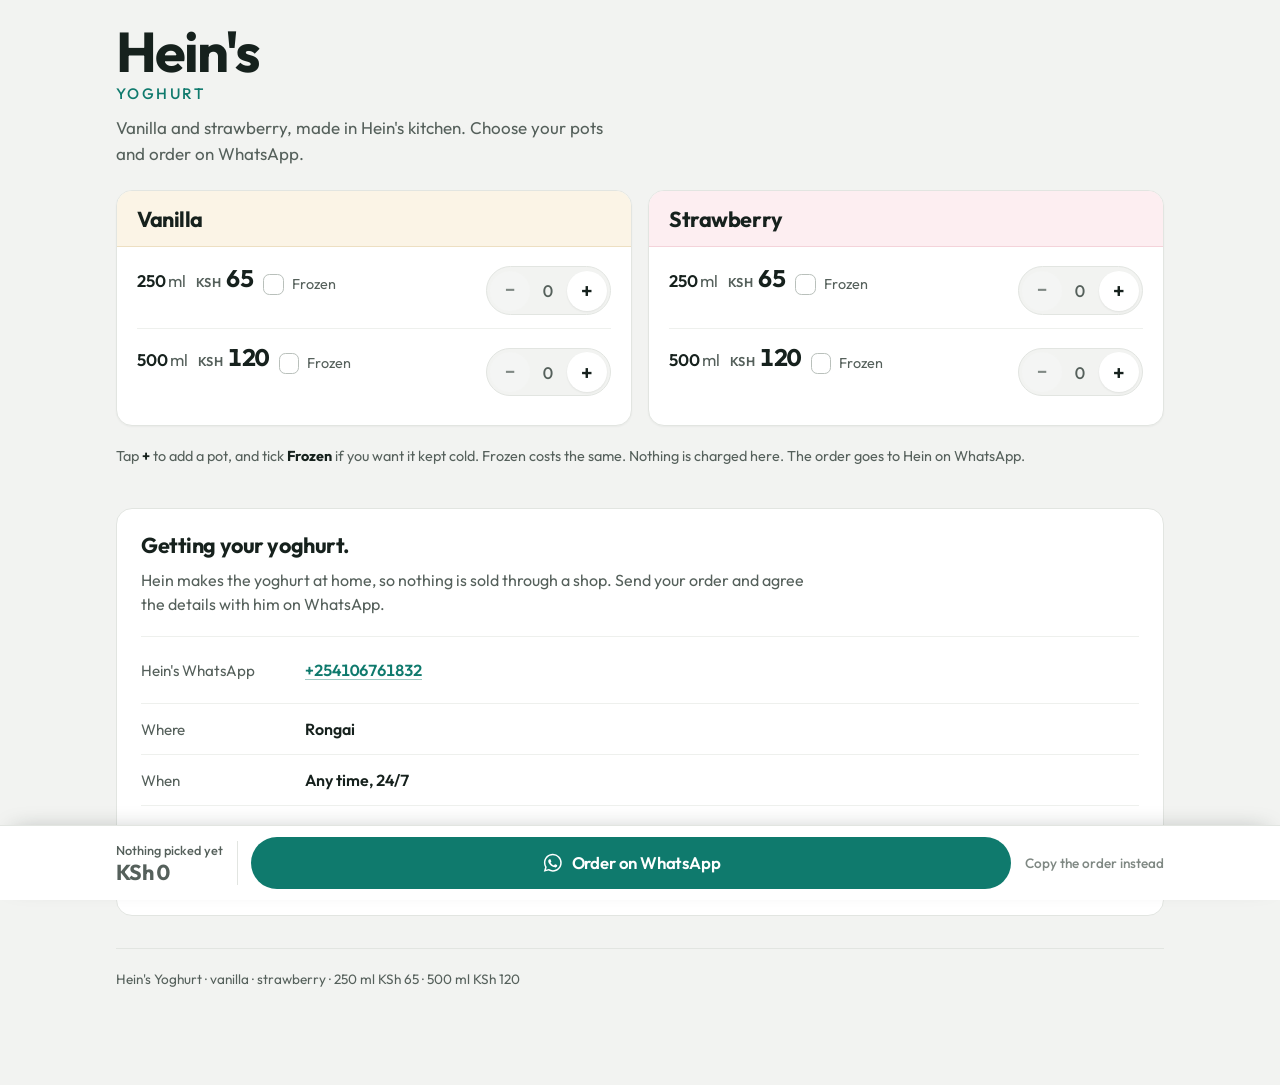
==== index.html @ 4434eef2 "Modified app to include the 65ksh update" ====
<!doctype html>
<html lang="en" class="no-js" data-whatsapp="254106761832" data-area="Rongai" data-days="Any time, 24/7">
<!--
  HEIN YOGHURT - one folder, no build step.

  THINGS TO FILL IN (all of them live here, nowhere else):
    1. data-whatsapp  -> Hein's number, digits only with country code. e.g. 254700000000
    2. data-area      -> where he delivers or where to collect. e.g. Eastlands
    3. data-days      -> when orders can be collected. e.g. Saturday mornings
  The prices are in the two <b> tags in the cards below, where you can see them.
-->
<head>
<meta charset="utf-8">
<meta name="viewport" content="width=device-width, initial-scale=1">
<title>Hein's Yoghurt - vanilla and strawberry</title>
<meta name="description" content="Vanilla and strawberry yoghurt made in Hein's kitchen. 250 ml for KSh 60, 500 ml for KSh 120. Choose your pots and order on WhatsApp.">
<meta name="theme-color" content="#ffffff">
<meta name="color-scheme" content="light">

<!-- the link preview WhatsApp shows when someone shares this page -->
<meta property="og:type" content="website">
<meta property="og:site_name" content="Hein's Yoghurt">
<meta property="og:locale" content="en_KE">
<meta property="og:title" content="Hein's Yoghurt, vanilla and strawberry">
<meta property="og:description" content="250 ml for KSh 60. 500 ml for KSh 120. Choose your pots and order on WhatsApp.">
<!-- og:image needs a full address. Put the address this page is served from in front of the path. -->
<meta property="og:image" content="assets/og.png">
<meta name="twitter:card" content="summary_large_image">

<link rel="icon" href="data:image/svg+xml,%3Csvg xmlns='http://www.w3.org/2000/svg' viewBox='0 0 64 64'%3E%3Crect width='64' height='64' rx='14' fill='%23128c7e'/%3E%3Cpath d='M20 22h24M20 32h24M20 42h13' stroke='%23fff' stroke-width='5' stroke-linecap='round'/%3E%3C/svg%3E">
<link rel="preload" href="assets/outfit-var-latin.woff2" as="font" type="font/woff2" crossorigin>
<link rel="stylesheet" href="assets/styles.css">
</head>
<body>
<a class="skip" href="#flavours">Skip to the pots and prices</a>

<div class="wrap">

  <header class="top">
    <h1 class="logo">Hein's
      <span class="logo__sub">yoghurt</span></h1>
    <p class="tagline">Vanilla and strawberry, made in Hein's kitchen. Choose your pots and order on WhatsApp.</p>
  </header>

  <main>

    <section class="shelves" id="flavours" aria-label="Pots and prices">
      <h2 class="sr-only">Choose your pots</h2>

      <article class="flavour flavour--vanilla" data-flavour="vanilla">
        <header class="flavour__head">
          <h3 class="flavour__name">Vanilla</h3>
        </header>

        <div class="pots">
          <div class="pot" data-size="250">
            <div class="pot__id">
              <span class="pot__size">250 <span class="pot__unit">ml</span></span>
              <span class="pot__price"><b>KSh</b> 65</span>
              <label class="frozen">
                <input type="checkbox" data-frozen aria-label="Frozen: vanilla 250 millilitres">
                <span class="frozen__box" aria-hidden="true"></span>
                <span class="frozen__text">Frozen</span>
              </label>
            </div>
            <div class="stepper" role="group" aria-label="Vanilla, 250 millilitres, KSh 65">
              <button type="button" class="step" data-step="-1" aria-label="One fewer vanilla 250 millilitre pot">&minus;</button>
              <output class="step__n" data-qty aria-live="off">0</output>
              <button type="button" class="step" data-step="1" aria-label="One more vanilla 250 millilitre pot">+</button>
            </div>
          </div>

          <div class="pot" data-size="500">
            <div class="pot__id">
              <span class="pot__size">500 <span class="pot__unit">ml</span></span>
              <span class="pot__price"><b>KSh</b> 120</span>
              <label class="frozen">
                <input type="checkbox" data-frozen aria-label="Frozen: vanilla 500 millilitres">
                <span class="frozen__box" aria-hidden="true"></span>
                <span class="frozen__text">Frozen</span>
              </label>
            </div>
            <div class="stepper" role="group" aria-label="Vanilla, 500 millilitres, KSh 120">
              <button type="button" class="step" data-step="-1" aria-label="One fewer vanilla 500 millilitre pot">&minus;</button>
              <output class="step__n" data-qty aria-live="off">0</output>
              <button type="button" class="step" data-step="1" aria-label="One more vanilla 500 millilitre pot">+</button>
            </div>
          </div>
        </div>
      </article>

      <article class="flavour flavour--strawberry" data-flavour="strawberry">
        <header class="flavour__head">
          <h3 class="flavour__name">Strawberry</h3>
        </header>

        <div class="pots">
          <div class="pot" data-size="250">
            <div class="pot__id">
              <span class="pot__size">250 <span class="pot__unit">ml</span></span>
              <span class="pot__price"><b>KSh</b> 65</span>
              <label class="frozen">
                <input type="checkbox" data-frozen aria-label="Frozen: strawberry 250 millilitres">
                <span class="frozen__box" aria-hidden="true"></span>
                <span class="frozen__text">Frozen</span>
              </label>
            </div>
            <div class="stepper" role="group" aria-label="Strawberry, 250 millilitres, KSh 65">
              <button type="button" class="step" data-step="-1" aria-label="One fewer strawberry 250 millilitre pot">&minus;</button>
              <output class="step__n" data-qty aria-live="off">0</output>
              <button type="button" class="step" data-step="1" aria-label="One more strawberry 250 millilitre pot">+</button>
            </div>
          </div>

          <div class="pot" data-size="500">
            <div class="pot__id">
              <span class="pot__size">500 <span class="pot__unit">ml</span></span>
              <span class="pot__price"><b>KSh</b> 120</span>
              <label class="frozen">
                <input type="checkbox" data-frozen aria-label="Frozen: strawberry 500 millilitres">
                <span class="frozen__box" aria-hidden="true"></span>
                <span class="frozen__text">Frozen</span>
              </label>
            </div>
            <div class="stepper" role="group" aria-label="Strawberry, 500 millilitres, KSh 120">
              <button type="button" class="step" data-step="-1" aria-label="One fewer strawberry 500 millilitre pot">&minus;</button>
              <output class="step__n" data-qty aria-live="off">0</output>
              <button type="button" class="step" data-step="1" aria-label="One more strawberry 500 millilitre pot">+</button>
            </div>
          </div>
        </div>
      </article>

      <p class="hint" data-hint>Tap <b>+</b> to add a pot, and tick <b>Frozen</b> if you want it kept cold. Frozen costs the same. Nothing is charged here. The order goes to Hein on WhatsApp.</p>
    </section>

    <p class="sr-only" role="status" aria-live="polite" data-live></p>

    <section class="where" id="where" aria-labelledby="where-title">
      <h2 class="where__title" id="where-title">Getting your yoghurt.</h2>
      <p class="where__body">Hein makes the yoghurt at home, so nothing is sold through a shop. Send your order and agree the details with him on WhatsApp.</p>
      <dl class="record">
        <div class="record__row">
          <dt>Hein's WhatsApp</dt>
          <!-- written out here too, so the number still shows with scripting off.
               keep this in step with data-whatsapp on line 2. -->
          <dd data-show="whatsapp">+254106761832</dd>
        </div>
        <div class="record__row">
          <dt>Where</dt>
          <dd data-show="area">Rongai</dd>
        </div>
        <div class="record__row">
          <dt>When</dt>
          <dd data-show="days">Any time, 24/7</dd>
        </div>
      </dl>
      <p class="where__foot">Prices are in Kenya shillings, the same for both flavours. There is no online payment: the message is the order, and the money is settled with Hein when he hands the yoghurt over.</p>
    </section>
  </main>

  <footer class="foot">
    <p>Hein's Yoghurt &middot; vanilla &middot; strawberry &middot; 250 ml KSh 65 &middot; 500 ml KSh 120</p>
  </footer>
</div>

<!-- the order bar: it follows you down the page and it is the only way out of it -->
<div class="bar" data-bar>
  <div class="bar__inner">
    <div class="bar__sum">
      <span class="bar__pots" data-sum-pots>Nothing picked yet</span>
      <span class="bar__total" data-sum-total>KSh 0</span>
    </div>
    <a class="wa" data-send href="https://wa.me/?text=Hello%20Hein%2C%20I%20would%20like%20to%20order%20some%20yoghurt.">
    <svg class="wa__mark" viewBox="0 0 24 24" aria-hidden="true" focusable="false"><path fill="currentColor" d="M12.04 2C6.58 2 2.13 6.45 2.13 11.91c0 1.75.46 3.45 1.32 4.95L2 22l5.25-1.38a9.9 9.9 0 0 0 4.79 1.22h.01c5.46 0 9.91-4.45 9.91-9.91 0-2.65-1.03-5.14-2.9-7.01A9.82 9.82 0 0 0 12.04 2Zm0 1.67c2.2 0 4.27.86 5.83 2.42a8.2 8.2 0 0 1 2.41 5.82c0 4.55-3.7 8.25-8.25 8.25a8.23 8.23 0 0 1-4.19-1.15l-.3-.18-3.12.82.83-3.04-.2-.31a8.17 8.17 0 0 1-1.26-4.39c0-4.55 3.7-8.25 8.25-8.25Zm-3.6 4.29c-.16 0-.42.06-.64.3-.22.24-.85.83-.85 2.03 0 1.19.87 2.34.99 2.5.12.16 1.7 2.71 4.2 3.7 2.08.83 2.5.66 2.95.62.45-.04 1.45-.59 1.66-1.17.2-.57.2-1.06.14-1.16-.06-.1-.22-.16-.46-.28-.24-.12-1.45-.72-1.68-.8-.22-.08-.39-.12-.55.12-.16.24-.63.8-.77.96-.14.16-.28.18-.52.06-.24-.12-1.02-.38-1.94-1.2-.72-.64-1.2-1.43-1.34-1.67-.14-.24-.02-.37.1-.49.11-.11.24-.28.36-.42.12-.14.16-.24.24-.4.08-.16.04-.3-.02-.42-.06-.12-.55-1.34-.76-1.83-.2-.48-.4-.42-.55-.43h-.47Z"/></svg>
    <span class="wa__label">Order on WhatsApp</span>
  </a>
    <button type="button" class="copy" data-copy>Copy the order instead</button>
  </div>
</div>

<script src="assets/app.js"></script>
</body>
</html>
---- assets/styles.css ----
/* Hein Yoghurt
   The world: a small shop window. Two shelves, one price each, and a green
   door out of it. Clean white, one accent (WhatsApp green, because that is where
   the order goes), and the two flavours told apart by name first, tint second. */

@font-face {
  font-family: "Outfit";
  src: url("outfit-var-latin.woff2") format("woff2");
  font-weight: 100 900;
  font-stretch: 100%;
  font-style: normal;
  font-display: swap;
}

:root {
  --bg: #f2f3f1;
  --card: #ffffff;
  --ink: #16211d;
  --ink-quiet: #55605b;
  --line: #e2e5e1;
  --line-soft: #eef0ed;

  /* one accent, dark enough for white text on it (5.2:1) and for green text on
     the page (4.7:1). the brighter WhatsApp green fails both. */
  --green: #0f7a6d;
  --green-dark: #0b6258;
  --green-tint: #e6f4f2;

  --faint: #7f8883;

  --vanilla-tint: #fbf4e6;
  --vanilla-line: #eddfc2;
  --berry-tint: #fdeef1;
  --berry-line: #f4d3da;

  --gap: 1rem;
  --pad: 1.25rem;
  --page: 68rem;
  --bar-h: 5.25rem;

  --r-card: 1rem;
  --r-inner: 0.75rem;
  --r-pill: 999px;

  --ease: cubic-bezier(0.16, 1, 0.3, 1);
}

*,
*::before,
*::after {
  box-sizing: border-box;
}

html {
  color-scheme: light;
  background: var(--bg);
  -webkit-text-size-adjust: 100%;
}

body {
  margin: 0;
  /* --bar-real is measured by app.js. the fallback keeps the footer clear of the
     order bar even before scripting runs or if it never does. */
  padding-bottom: calc(var(--bar-real, 5.5rem) + 1.25rem);
  font-family: "Outfit", system-ui, -apple-system, "Segoe UI", sans-serif;
  font-size: 1rem;
  line-height: 1.5;
  color: var(--ink);
  background: var(--bg);
  -webkit-font-smoothing: antialiased;
}

.sr-only {
  position: absolute;
  width: 1px;
  height: 1px;
  margin: -1px;
  padding: 0;
  overflow: hidden;
  clip-path: inset(50%);
  white-space: nowrap;
  border: 0;
}

.skip {
  position: absolute;
  top: 0;
  left: 0;
  z-index: 20;
  width: 1px;
  height: 1px;
  overflow: hidden;
  clip-path: inset(50%);
  padding: 0;
  background: var(--ink);
  color: #fff;
  font-size: 0.9rem;
  font-weight: 600;
  text-decoration: none;
}

.skip:focus {
  width: auto;
  height: auto;
  overflow: visible;
  clip-path: none;
  left: 0.75rem;
  top: 0.75rem;
  padding: 0.75rem 1rem;
  min-height: 44px;
  line-height: 1.5;
}

:where(a, button, [tabindex]):focus-visible {
  outline: 2px solid var(--ink);
  outline-offset: 2px;
  border-radius: 4px;
}

::selection {
  background: var(--green);
  color: #fff;
}

.wrap {
  width: 100%;
  max-width: var(--page);
  margin-inline: auto;
  padding: 0 var(--pad);
}

/* ---- the shop sign ---- */

.top {
  padding: 1.5rem 0 0;
}

.logo {
  margin: 0;
  font-size: clamp(2.5rem, 9vw, 3.5rem);
  font-weight: 700;
  letter-spacing: -0.035em;
  line-height: 1;
}

.logo__sub {
  display: block;
  margin-top: 0.35rem;
  font-size: 0.95rem;
  font-weight: 500;
  letter-spacing: 0.16em;
  text-transform: uppercase;
  color: var(--green);
}

.tagline {
  max-width: 46ch;
  margin: 0.9rem 0 0;
  color: var(--ink-quiet);
  font-size: 1.0625rem;
}

/* ---- the two shelves ---- */

.shelves {
  display: grid;
  grid-template-columns: 1fr;
  gap: var(--gap);
  margin-top: 1.5rem;
}

@media (min-width: 44rem) {
  .shelves {
    grid-template-columns: 1fr 1fr;
  }
}

.flavour {
  background: var(--card);
  border: 1px solid var(--line);
  border-radius: var(--r-card);
  overflow: hidden;
  box-shadow: 0 1px 2px rgba(22, 33, 29, 0.04);
}

.flavour__head {
  padding: 1rem var(--pad) 0.9rem;
  border-bottom: 1px solid var(--line-soft);
}

.flavour--vanilla .flavour__head {
  background: var(--vanilla-tint);
  border-bottom-color: var(--vanilla-line);
}

.flavour--strawberry .flavour__head {
  background: var(--berry-tint);
  border-bottom-color: var(--berry-line);
}

.flavour__name {
  margin: 0;
  font-size: 1.35rem;
  font-weight: 700;
  letter-spacing: -0.02em;
  line-height: 1.15;
}

.pots {
  padding: 0.35rem var(--pad) var(--pad);
}

.pot {
  display: grid;
  grid-template-columns: minmax(0, 1fr) auto;
  grid-template-areas:
    "id step"
    "frozen step";
  align-items: center;
  column-gap: 0.75rem;
  row-gap: 0.15rem;
  min-height: 4.75rem;
  padding: 0.65rem 0;
  border-bottom: 1px solid var(--line-soft);
}

.pot:last-child {
  border-bottom: 0;
  padding-bottom: 0;
}

.pot__id {
  grid-area: id;
  display: flex;
  flex-wrap: wrap;
  align-items: baseline;
  gap: 0.1rem 0.6rem;
  min-width: 0;
}

.pot__size {
  font-size: 1.05rem;
  font-weight: 600;
  letter-spacing: -0.01em;
}

.pot__unit {
  font-weight: 400;
  color: var(--ink-quiet);
}

.pot__price {
  font-size: 1.5rem;
  font-weight: 700;
  letter-spacing: -0.02em;
  line-height: 1.1;
  font-variant-numeric: tabular-nums;
  white-space: nowrap;
}

.pot__price b {
  font-size: 0.8rem;
  font-weight: 600;
  letter-spacing: 0.06em;
  text-transform: uppercase;
  color: var(--ink-quiet);
}

/* the stepper: two round buttons and the number they move */
.stepper {
  grid-area: step;
  align-self: center;
  display: flex;
  align-items: center;
  gap: 0.15rem;
  flex: 0 0 auto;
  padding: 0.2rem;
  background: var(--bg);
  border: 1px solid var(--line);
  border-radius: var(--r-pill);
}

/* the frozen tick box: same price, so it is a plain option and not a second
   product. checked state is ink, because green on this page means WhatsApp. */
.frozen {
  grid-area: frozen;
  display: inline-flex;
  align-items: center;
  gap: 0.5rem;
  min-height: 2.5rem;
  margin-left: -0.5rem;
  padding: 0 0.5rem;
  font-size: 0.9rem;
  color: var(--ink-quiet);
  cursor: pointer;
  user-select: none;
}

.frozen input {
  position: absolute;
  width: 1px;
  height: 1px;
  margin: -1px;
  opacity: 0;
  pointer-events: none;
}

.frozen__box {
  flex: 0 0 auto;
  display: grid;
  place-items: center;
  width: 1.3rem;
  height: 1.3rem;
  border: 1.5px solid #b9c0bb;
  border-radius: 0.4rem;
  background: var(--card);
  transition: background-color 140ms var(--ease), border-color 140ms var(--ease);
}

.frozen__box::after {
  content: "";
  width: 0.6rem;
  height: 0.32rem;
  border-left: 2px solid transparent;
  border-bottom: 2px solid transparent;
  transform: rotate(-45deg) scale(0.5);
  opacity: 0;
  transition: transform 140ms var(--ease), opacity 140ms var(--ease), border-color 140ms var(--ease);
}

.frozen input:checked + .frozen__box {
  background: var(--ink);
  border-color: var(--ink);
}

.frozen input:checked + .frozen__box::after {
  border-color: #fff;
  transform: rotate(-45deg) scale(1);
  opacity: 1;
}

.frozen input:focus-visible + .frozen__box {
  outline: 2px solid var(--ink);
  outline-offset: 2px;
}

.frozen:hover .frozen__box {
  border-color: var(--ink-quiet);
}

.frozen:has(input:checked) .frozen__text {
  color: var(--ink);
  font-weight: 600;
}

.step {
  display: grid;
  place-items: center;
  width: 2.5rem;
  height: 2.5rem;
  padding: 0;
  border: 0;
  border-radius: var(--r-pill);
  background: var(--card);
  color: var(--ink);
  font: inherit;
  font-size: 1.3rem;
  font-weight: 600;
  line-height: 1;
  cursor: pointer;
  box-shadow: 0 1px 2px rgba(22, 33, 29, 0.08);
  transition: background-color 140ms var(--ease), color 140ms var(--ease),
    transform 120ms var(--ease);
}

.step:hover {
  background: var(--green-tint);
  color: var(--green-dark);
}

.step:active {
  transform: scale(0.94);
}

.step[data-step="-1"] {
  color: var(--ink-quiet);
  font-size: 1.15rem;
}

.step[data-step="-1"]:disabled {
  color: var(--faint);
  background: #f4f5f4;
  cursor: default;
  box-shadow: none;
}

.step__n {
  min-width: 2rem;
  text-align: center;
  font-size: 1.05rem;
  font-weight: 700;
  font-variant-numeric: tabular-nums;
}

.pot[data-qty="0"] .step__n {
  color: var(--ink-quiet);
  font-weight: 500;
}

.hint {
  grid-column: 1 / -1;
  margin: 0.25rem 0 0;
  font-size: 0.9rem;
  color: var(--ink-quiet);
}

.hint b {
  font-weight: 700;
  color: var(--ink);
}

/* ---- collecting ---- */

.where {
  margin-top: 2.5rem;
  padding: 1.5rem;
  background: var(--card);
  border: 1px solid var(--line);
  border-radius: var(--r-card);
}

.where__title {
  margin: 0;
  font-size: 1.35rem;
  font-weight: 700;
  letter-spacing: -0.02em;
  line-height: 1.2;
}

.where__body {
  max-width: 62ch;
  margin: 0.6rem 0 0;
  color: var(--ink-quiet);
}

.record {
  margin: 1.25rem 0 0;
  border-top: 1px solid var(--line-soft);
}

.record__row {
  display: flex;
  flex-wrap: wrap;
  align-items: baseline;
  gap: 0.15rem 0.75rem;
  padding: 0.8rem 0;
  border-bottom: 1px solid var(--line-soft);
}

.record dt {
  flex: 0 0 9.5rem;
  font-size: 0.95rem;
  color: var(--ink-quiet);
}

.record dd {
  flex: 1 1 12rem;
  margin: 0;
  font-weight: 600;
  font-variant-numeric: tabular-nums;
}

.record dd:empty::before {
  content: attr(data-prompt);
  font-weight: 400;
  color: var(--ink-quiet);
  border-bottom: 1px dashed #b9c0bb;
}

/* the number in the record is a way into WhatsApp, so it looks like one */
.phone {
  display: inline-flex;
  align-items: center;
  min-height: 40px;
  color: var(--green);
  font-weight: 600;
  text-decoration: underline;
  text-underline-offset: 0.2em;
  text-decoration-color: rgba(15, 122, 109, 0.4);
}

.phone:hover {
  color: var(--green-dark);
  text-decoration-color: currentColor;
}

.where__foot {
  max-width: 62ch;
  margin: 1.25rem 0 0;
  font-size: 0.9rem;
  color: var(--ink-quiet);
}

.foot {
  margin-top: 2rem;
  padding: 1.25rem 0 0;
  border-top: 1px solid var(--line);
}

.foot p {
  margin: 0;
  font-size: 0.85rem;
  color: var(--ink-quiet);
}

/* ---- the order bar: fixed, so the way out is never off screen ---- */

.bar {
  position: fixed;
  left: 0;
  right: 0;
  bottom: 0;
  z-index: 10;
  background: var(--card);
  border-top: 1px solid var(--line);
  box-shadow: 0 -6px 24px -14px rgba(22, 33, 29, 0.4);
}

.bar__inner {
  display: flex;
  flex-wrap: wrap;
  align-items: center;
  gap: 0.55rem 0.85rem;
  width: 100%;
  max-width: var(--page);
  margin-inline: auto;
  padding: 0.7rem var(--pad);
}

.bar__sum {
  display: flex;
  flex-direction: column;
  gap: 0.05rem;
  min-width: 0;
  padding-right: 0.85rem;
  border-right: 1px solid var(--line);
}

.bar__pots {
  font-size: 0.8rem;
  font-weight: 500;
  color: var(--ink-quiet);
  white-space: nowrap;
  overflow: hidden;
  text-overflow: ellipsis;
}

.bar__total {
  font-size: 1.35rem;
  font-weight: 700;
  letter-spacing: -0.025em;
  line-height: 1.1;
  font-variant-numeric: tabular-nums;
  white-space: nowrap;
}

.bar[data-has="no"] .bar__total {
  color: var(--ink-quiet);
}

.wa {
  display: flex;
  align-items: center;
  justify-content: center;
  gap: 0.5rem;
  flex: 1 1 auto;
  min-height: 3.25rem;
  padding: 0.7rem 1rem;
  border-radius: var(--r-pill);
  background: var(--green);
  color: #fff;
  font-size: 1.05rem;
  font-weight: 600;
  letter-spacing: -0.01em;
  text-decoration: none;
  white-space: nowrap;
  transition: background-color 140ms var(--ease), transform 120ms var(--ease);
}

.wa:hover {
  background: var(--green-dark);
}

.wa:active {
  transform: scale(0.985);
}

.wa__mark {
  flex: 0 0 auto;
  width: 1.35rem;
  height: 1.35rem;
}

.copy {
  flex: 0 0 100%;
  min-height: 2.5rem;
  padding: 0.35rem 0 0.4rem;
  border: 0;
  background: none;
  font: inherit;
  font-size: 0.85rem;
  font-weight: 500;
  color: var(--ink-quiet);
  text-align: left;
  text-decoration: underline;
  text-underline-offset: 0.2em;
  text-decoration-color: var(--line);
  cursor: pointer;
}

.copy:hover {
  color: var(--ink);
}

.copy:disabled {
  color: var(--faint);
  cursor: default;
  text-decoration: none;
}

@media (min-width: 44rem) {
  .copy {
    flex: 0 0 auto;
    margin-left: auto;
    padding: 0;
    text-align: right;
  }
}

/* ---- without scripting it is still a price list ---- */

.no-js .stepper,
.no-js .frozen,
.no-js .hint,
.no-js .copy {
  display: none;
}

.no-js .pot {
  min-height: 0;
}

.no-js .pot__price {
  font-size: 1.35rem;
}

@media (prefers-reduced-motion: reduce) {
  *,
  *::before,
  *::after {
    transition-duration: 1ms !important;
    animation-duration: 1ms !important;
  }
}
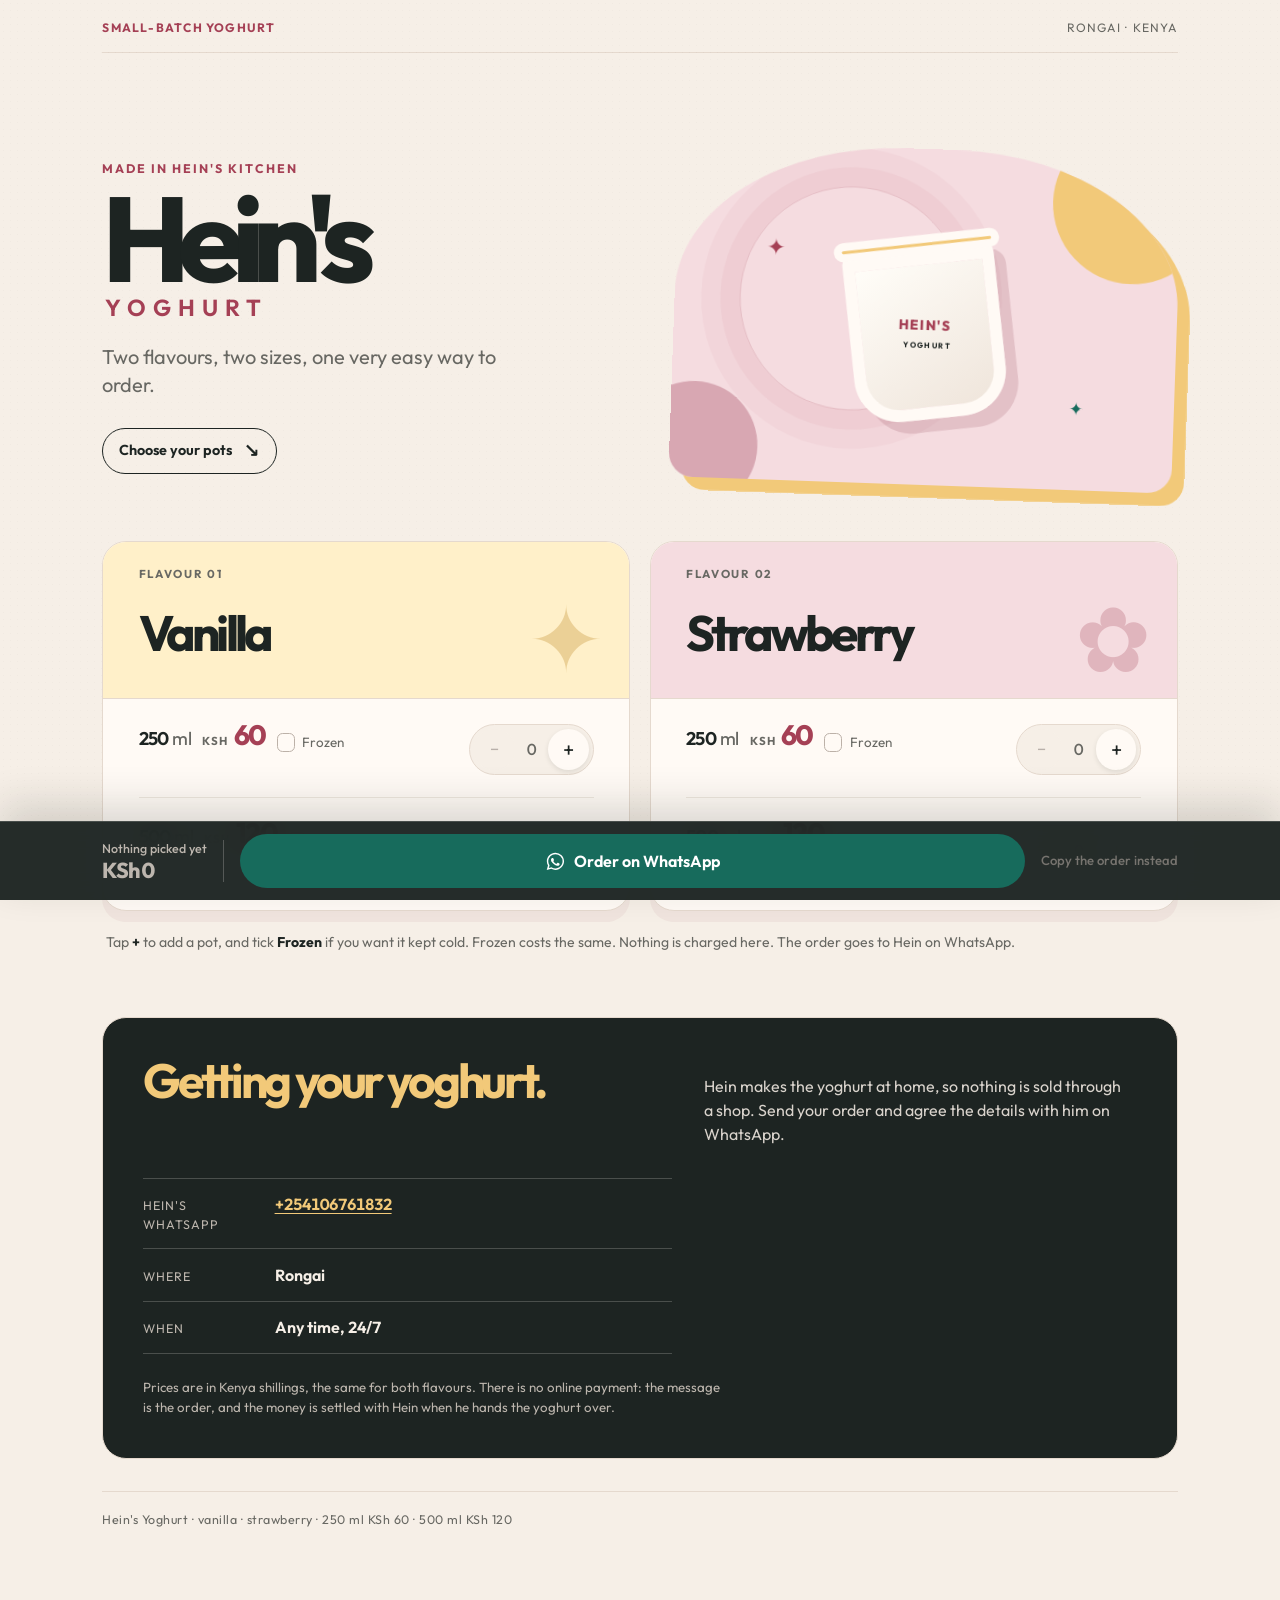
==== commit 0c55e84f: "Redesign Hein yoghurt storefront" ====
--- a/index.html
+++ b/index.html
@@ -14,7 +14,7 @@
 <meta name="viewport" content="width=device-width, initial-scale=1">
 <title>Hein's Yoghurt - vanilla and strawberry</title>
 <meta name="description" content="Vanilla and strawberry yoghurt made in Hein's kitchen. 250 ml for KSh 60, 500 ml for KSh 120. Choose your pots and order on WhatsApp.">
-<meta name="theme-color" content="#ffffff">
+<meta name="theme-color" content="#f6efe7">
 <meta name="color-scheme" content="light">
 
 <!-- the link preview WhatsApp shows when someone shares this page -->
@@ -37,9 +37,26 @@
 <div class="wrap">
 
   <header class="top">
-    <h1 class="logo">Hein's
-      <span class="logo__sub">yoghurt</span></h1>
-    <p class="tagline">Vanilla and strawberry, made in Hein's kitchen. Choose your pots and order on WhatsApp.</p>
+    <div class="top__meta">
+      <span class="stamp">Small-batch yoghurt</span>
+      <span class="top__place">Rongai · Kenya</span>
+    </div>
+    <div class="hero">
+      <div class="hero__copy">
+        <p class="eyebrow">Made in Hein's kitchen</p>
+        <h1 class="logo">Hein's <span class="logo__sub">yoghurt</span></h1>
+        <p class="tagline">Two flavours, two sizes, one very easy way to order.</p>
+        <a class="hero__jump" href="#flavours">Choose your pots <span aria-hidden="true">↘</span></a>
+      </div>
+      <div class="hero__art" aria-hidden="true">
+        <span class="hero__sun"></span>
+        <span class="hero__blob hero__blob--one"></span>
+        <span class="hero__blob hero__blob--two"></span>
+        <span class="hero__jar"><span></span></span>
+        <span class="hero__spark hero__spark--one">✦</span>
+        <span class="hero__spark hero__spark--two">✦</span>
+      </div>
+    </div>
   </header>
 
   <main>
@@ -49,21 +66,23 @@
 
       <article class="flavour flavour--vanilla" data-flavour="vanilla">
         <header class="flavour__head">
+          <span class="flavour__eyebrow">Flavour 01</span>
           <h3 class="flavour__name">Vanilla</h3>
+          <span class="flavour__mark" aria-hidden="true">✦</span>
         </header>
 
         <div class="pots">
           <div class="pot" data-size="250">
             <div class="pot__id">
               <span class="pot__size">250 <span class="pot__unit">ml</span></span>
-              <span class="pot__price"><b>KSh</b> 65</span>
+              <span class="pot__price"><b>KSh</b> 60</span>
               <label class="frozen">
                 <input type="checkbox" data-frozen aria-label="Frozen: vanilla 250 millilitres">
                 <span class="frozen__box" aria-hidden="true"></span>
                 <span class="frozen__text">Frozen</span>
               </label>
             </div>
-            <div class="stepper" role="group" aria-label="Vanilla, 250 millilitres, KSh 65">
+            <div class="stepper" role="group" aria-label="Vanilla, 250 millilitres, KSh 60">
               <button type="button" class="step" data-step="-1" aria-label="One fewer vanilla 250 millilitre pot">&minus;</button>
               <output class="step__n" data-qty aria-live="off">0</output>
               <button type="button" class="step" data-step="1" aria-label="One more vanilla 250 millilitre pot">+</button>
@@ -91,21 +110,23 @@
 
       <article class="flavour flavour--strawberry" data-flavour="strawberry">
         <header class="flavour__head">
+          <span class="flavour__eyebrow">Flavour 02</span>
           <h3 class="flavour__name">Strawberry</h3>
+          <span class="flavour__mark" aria-hidden="true">✿</span>
         </header>
 
         <div class="pots">
           <div class="pot" data-size="250">
             <div class="pot__id">
               <span class="pot__size">250 <span class="pot__unit">ml</span></span>
-              <span class="pot__price"><b>KSh</b> 65</span>
+              <span class="pot__price"><b>KSh</b> 60</span>
               <label class="frozen">
                 <input type="checkbox" data-frozen aria-label="Frozen: strawberry 250 millilitres">
                 <span class="frozen__box" aria-hidden="true"></span>
                 <span class="frozen__text">Frozen</span>
               </label>
             </div>
-            <div class="stepper" role="group" aria-label="Strawberry, 250 millilitres, KSh 65">
+            <div class="stepper" role="group" aria-label="Strawberry, 250 millilitres, KSh 60">
               <button type="button" class="step" data-step="-1" aria-label="One fewer strawberry 250 millilitre pot">&minus;</button>
               <output class="step__n" data-qty aria-live="off">0</output>
               <button type="button" class="step" data-step="1" aria-label="One more strawberry 250 millilitre pot">+</button>
@@ -160,7 +181,7 @@
   </main>
 
   <footer class="foot">
-    <p>Hein's Yoghurt &middot; vanilla &middot; strawberry &middot; 250 ml KSh 65 &middot; 500 ml KSh 120</p>
+    <p>Hein's Yoghurt &middot; vanilla &middot; strawberry &middot; 250 ml KSh 60 &middot; 500 ml KSh 120</p>
   </footer>
 </div>
 
--- a/assets/styles.css
+++ b/assets/styles.css
@@ -1,664 +1,180 @@
-/* Hein Yoghurt
-   The world: a small shop window. Two shelves, one price each, and a green
-   door out of it. Clean white, one accent (WhatsApp green, because that is where
-   the order goes), and the two flavours told apart by name first, tint second. */
-
 @font-face {
   font-family: "Outfit";
   src: url("outfit-var-latin.woff2") format("woff2");
   font-weight: 100 900;
-  font-stretch: 100%;
   font-style: normal;
   font-display: swap;
 }
 
 :root {
-  --bg: #f2f3f1;
-  --card: #ffffff;
-  --ink: #16211d;
-  --ink-quiet: #55605b;
-  --line: #e2e5e1;
-  --line-soft: #eef0ed;
-
-  /* one accent, dark enough for white text on it (5.2:1) and for green text on
-     the page (4.7:1). the brighter WhatsApp green fails both. */
-  --green: #0f7a6d;
-  --green-dark: #0b6258;
-  --green-tint: #e6f4f2;
-
-  --faint: #7f8883;
-
-  --vanilla-tint: #fbf4e6;
-  --vanilla-line: #eddfc2;
-  --berry-tint: #fdeef1;
-  --berry-line: #f4d3da;
-
-  --gap: 1rem;
-  --pad: 1.25rem;
-  --page: 68rem;
-  --bar-h: 5.25rem;
-
-  --r-card: 1rem;
-  --r-inner: 0.75rem;
-  --r-pill: 999px;
-
-  --ease: cubic-bezier(0.16, 1, 0.3, 1);
+  --paper: #f6efe7;
+  --paper-deep: #eee2d6;
+  --card: #fffaf5;
+  --ink: #1d2422;
+  --muted: #686863;
+  --line: #e5d9ce;
+  --line-soft: #eee6de;
+  --berry: #a54055;
+  --berry-dark: #843348;
+  --berry-soft: #f5dce0;
+  --butter: #f2c979;
+  --butter-soft: #fff0c9;
+  --green: #176b5c;
+  --green-dark: #0d5145;
+  --page: 72rem;
+  --pad: clamp(1.15rem, 3vw, 2.4rem);
+  --bar-h: 5.3rem;
+  --radius: 1.5rem;
+  --pill: 999px;
+  --ease: cubic-bezier(.16, 1, .3, 1);
 }
 
-*,
-*::before,
-*::after {
-  box-sizing: border-box;
-}
-
-html {
-  color-scheme: light;
-  background: var(--bg);
-  -webkit-text-size-adjust: 100%;
-}
-
+*, *::before, *::after { box-sizing: border-box; }
+html { background: var(--paper); color-scheme: light; -webkit-text-size-adjust: 100%; }
 body {
   margin: 0;
-  /* --bar-real is measured by app.js. the fallback keeps the footer clear of the
-     order bar even before scripting runs or if it never does. */
-  padding-bottom: calc(var(--bar-real, 5.5rem) + 1.25rem);
-  font-family: "Outfit", system-ui, -apple-system, "Segoe UI", sans-serif;
+  padding-bottom: calc(var(--bar-real, 6rem) + 1.4rem);
+  background: var(--paper);
+  color: var(--ink);
+  font-family: "Outfit", system-ui, sans-serif;
   font-size: 1rem;
   line-height: 1.5;
-  color: var(--ink);
-  background: var(--bg);
   -webkit-font-smoothing: antialiased;
 }
+body::before {
+  content: "";
+  position: fixed;
+  inset: 0;
+  pointer-events: none;
+  opacity: .18;
+  background-image: radial-gradient(rgba(29,36,34,.12) .55px, transparent .55px);
+  background-size: 7px 7px;
+  mix-blend-mode: multiply;
+}
+.sr-only { position: absolute; width: 1px; height: 1px; padding: 0; margin: -1px; overflow: hidden; clip: rect(0,0,0,0); white-space: nowrap; border: 0; }
+.skip { position: absolute; left: .75rem; top: .75rem; z-index: 50; transform: translateY(-180%); padding: .7rem 1rem; border-radius: var(--pill); background: var(--ink); color: #fff; text-decoration: none; }
+.skip:focus { transform: translateY(0); }
+:where(a, button, [tabindex]):focus-visible { outline: 3px solid var(--butter); outline-offset: 3px; }
+::selection { background: var(--berry); color: #fff; }
+.wrap { width: min(100%, var(--page)); margin: 0 auto; padding: 0 var(--pad); }
 
-.sr-only {
-  position: absolute;
-  width: 1px;
-  height: 1px;
-  margin: -1px;
-  padding: 0;
-  overflow: hidden;
-  clip-path: inset(50%);
-  white-space: nowrap;
-  border: 0;
-}
+/* Hero: a little printed yoghurt label rather than a generic shop header. */
+.top { padding: 1.2rem 0 0; }
+.top__meta { display: flex; align-items: center; justify-content: space-between; gap: 1rem; padding-bottom: .9rem; border-bottom: 1px solid var(--line); color: var(--muted); font-size: .76rem; letter-spacing: .1em; text-transform: uppercase; }
+.stamp { color: var(--berry); font-weight: 700; }
+.top__place { white-space: nowrap; }
+.hero { display: grid; grid-template-columns: minmax(0, 1.05fr) minmax(16rem, .95fr); gap: 1rem; min-height: 25rem; padding: clamp(2.8rem, 8vw, 6rem) 0 clamp(2rem, 5vw, 3.5rem); }
+.hero__copy { position: relative; z-index: 1; align-self: center; }
+.eyebrow { margin: 0 0 .8rem; color: var(--berry); font-size: .78rem; font-weight: 700; letter-spacing: .16em; text-transform: uppercase; }
+.logo { max-width: 9ch; margin: 0; font-size: clamp(4rem, 10vw, 7.5rem); font-weight: 760; letter-spacing: -.1em; line-height: .78; }
+.logo__sub { display: block; margin: .7rem 0 0 .12em; color: var(--berry); font-size: clamp(1rem, 2vw, 1.45rem); font-weight: 650; letter-spacing: .3em; line-height: 1; text-transform: uppercase; }
+.tagline { max-width: 27rem; margin: 1.5rem 0 0; color: var(--muted); font-size: clamp(1.05rem, 2vw, 1.25rem); line-height: 1.4; }
+.hero__jump { display: inline-flex; align-items: center; gap: .7rem; margin-top: 1.8rem; padding: .7rem 1rem; border: 1px solid var(--ink); border-radius: var(--pill); color: var(--ink); font-size: .9rem; font-weight: 650; text-decoration: none; transition: background-color .2s var(--ease), color .2s var(--ease), transform .2s var(--ease); }
+.hero__jump span { font-size: 1.2rem; line-height: .7; }
+.hero__jump:hover { background: var(--ink); color: var(--paper); transform: translateY(-2px); }
+.hero__art { position: relative; min-height: 21rem; overflow: hidden; border-radius: 45% 45% 1.5rem 1.5rem; background: var(--berry-soft); transform: rotate(2deg); box-shadow: .8rem .8rem 0 var(--butter); }
+.hero__sun { position: absolute; width: 14rem; height: 14rem; left: 13%; top: 12%; border: 1px solid rgba(165,64,85,.2); border-radius: 50%; box-shadow: 0 0 0 1.2rem rgba(165,64,85,.05), 0 0 0 2.4rem rgba(165,64,85,.04); }
+.hero__blob { position: absolute; border-radius: 50%; filter: blur(.2px); }
+.hero__blob--one { width: 10rem; height: 10rem; right: -2rem; top: -2rem; background: var(--butter); }
+.hero__blob--two { width: 8rem; height: 8rem; left: -2.5rem; bottom: -2rem; background: #d8a7b2; }
+.hero__jar { position: absolute; left: 50%; top: 50%; width: 9.5rem; height: 11rem; border: .8rem solid var(--card); border-top-width: 1.4rem; border-radius: 1rem 1rem 2.8rem 2.8rem; background: linear-gradient(150deg, #fffdf8, #efe5db); box-shadow: .7rem .8rem 0 rgba(132,51,72,.16); transform: translate(-50%, -42%) rotate(-8deg); }
+.hero__jar::before { content: "HEIN'S"; position: absolute; left: 50%; top: 42%; color: var(--berry); font-size: .86rem; font-weight: 800; letter-spacing: .1em; transform: translate(-50%, -50%) rotate(8deg); }
+.hero__jar::after { content: "YOGHURT"; position: absolute; left: 50%; top: 57%; color: var(--ink); font-size: .48rem; font-weight: 700; letter-spacing: .18em; transform: translate(-50%, -50%) rotate(8deg); }
+.hero__jar span { position: absolute; left: -1.2rem; right: -1.2rem; top: -1.9rem; height: 1.2rem; border: .55rem solid var(--card); border-radius: var(--pill); background: var(--butter); }
+.hero__spark { position: absolute; color: var(--berry); font-size: 1.4rem; }
+.hero__spark--one { left: 18%; top: 26%; }
+.hero__spark--two { right: 18%; bottom: 20%; color: var(--green); font-size: 1.1rem; }
 
-.skip {
-  position: absolute;
-  top: 0;
-  left: 0;
-  z-index: 20;
-  width: 1px;
-  height: 1px;
-  overflow: hidden;
-  clip-path: inset(50%);
-  padding: 0;
-  background: var(--ink);
-  color: #fff;
-  font-size: 0.9rem;
-  font-weight: 600;
-  text-decoration: none;
-}
+/* Product cards */
+.shelves { display: grid; grid-template-columns: repeat(2, minmax(0, 1fr)); gap: 1.2rem; scroll-margin-top: 1rem; }
+.flavour { position: relative; overflow: hidden; border: 1px solid var(--line); border-radius: var(--radius); background: var(--card); box-shadow: 0 .7rem 0 rgba(132,51,72,.05); transition: transform .25s var(--ease), box-shadow .25s var(--ease); }
+.flavour:hover { transform: translateY(-4px); box-shadow: 0 1rem 0 rgba(132,51,72,.08); }
+.flavour__head { position: relative; min-height: 9.8rem; padding: 1.45rem clamp(1.25rem, 4vw, 2.2rem); border-bottom: 1px solid var(--line); }
+.flavour--vanilla .flavour__head { background: var(--butter-soft); }
+.flavour--strawberry .flavour__head { background: var(--berry-soft); }
+.flavour__eyebrow { display: block; margin-bottom: 1.8rem; color: var(--muted); font-size: .72rem; font-weight: 700; letter-spacing: .15em; text-transform: uppercase; }
+.flavour__name { position: relative; z-index: 1; margin: 0; font-size: clamp(2rem, 4vw, 3.1rem); font-weight: 720; letter-spacing: -.075em; line-height: .9; }
+.flavour__mark { position: absolute; right: 1.6rem; bottom: .65rem; color: rgba(165,64,85,.25); font-family: Georgia, serif; font-size: 5.7rem; line-height: 1; }
+.flavour--vanilla .flavour__mark { color: rgba(192,139,43,.32); }
+.pots { padding: .2rem clamp(1.25rem, 4vw, 2.2rem) 1rem; }
+.pot { display: grid; grid-template-columns: minmax(0, 1fr) auto; grid-template-areas: "id step" "frozen step"; align-items: center; column-gap: 1rem; row-gap: .25rem; min-height: 6rem; padding: 1rem 0; border-bottom: 1px solid var(--line-soft); }
+.pot:last-child { border-bottom: 0; padding-bottom: .45rem; }
+.pot__id { grid-area: id; display: flex; flex-wrap: wrap; align-items: baseline; gap: .15rem .7rem; }
+.pot__size { font-size: 1.15rem; font-weight: 650; letter-spacing: -.03em; }
+.pot__unit { color: var(--muted); font-weight: 450; }
+.pot__price { color: var(--berry); font-size: 1.75rem; font-weight: 750; letter-spacing: -.06em; line-height: 1; white-space: nowrap; }
+.pot__price b { margin-right: .15rem; color: var(--muted); font-size: .72rem; font-weight: 700; letter-spacing: .08em; text-transform: uppercase; }
+.stepper { grid-area: step; display: flex; align-items: center; gap: .1rem; padding: .25rem; border: 1px solid var(--line); border-radius: var(--pill); background: var(--paper); }
+.step { display: grid; place-items: center; width: 2.55rem; height: 2.55rem; padding: 0; border: 0; border-radius: 50%; background: var(--card); color: var(--ink); font: inherit; font-size: 1.3rem; line-height: 1; cursor: pointer; box-shadow: 0 2px 5px rgba(29,36,34,.1); transition: background-color .16s var(--ease), color .16s var(--ease), transform .16s var(--ease); }
+.step:hover { background: var(--berry); color: #fff; }
+.step:active { transform: scale(.92); }
+.step[data-step="-1"] { color: var(--muted); font-size: 1.05rem; }
+.step[data-step="-1"]:disabled { color: #b9b0aa; background: var(--paper); box-shadow: none; cursor: default; }
+.step__n { min-width: 1.9rem; color: var(--ink); text-align: center; font-size: 1rem; font-weight: 700; font-variant-numeric: tabular-nums; }
+.pot[data-qty="0"] .step__n { color: var(--muted); font-weight: 500; }
+.frozen { grid-area: frozen; display: inline-flex; align-items: center; gap: .45rem; min-height: 2.3rem; margin-left: -.35rem; padding: 0 .35rem; color: var(--muted); font-size: .84rem; cursor: pointer; user-select: none; }
+.frozen input { position: absolute; width: 1px; height: 1px; opacity: 0; }
+.frozen__box { display: grid; place-items: center; width: 1.15rem; height: 1.15rem; border: 1.5px solid #bcb1a8; border-radius: .35rem; background: var(--card); transition: background-color .16s var(--ease), border-color .16s var(--ease); }
+.frozen__box::after { content: ""; width: .55rem; height: .3rem; border-left: 2px solid transparent; border-bottom: 2px solid transparent; opacity: 0; transform: rotate(-45deg) scale(.5); transition: opacity .16s var(--ease), transform .16s var(--ease); }
+.frozen input:checked + .frozen__box { border-color: var(--ink); background: var(--ink); }
+.frozen input:checked + .frozen__box::after { border-color: #fff; opacity: 1; transform: rotate(-45deg) scale(1); }
+.frozen input:focus-visible + .frozen__box { outline: 3px solid var(--butter); outline-offset: 2px; }
+.frozen:has(input:checked) .frozen__text { color: var(--ink); font-weight: 650; }
+.hint { grid-column: 1 / -1; margin: .1rem .2rem 0; color: var(--muted); font-size: .88rem; }
+.hint b { color: var(--ink); }
 
-.skip:focus {
-  width: auto;
-  height: auto;
-  overflow: visible;
-  clip-path: none;
-  left: 0.75rem;
-  top: 0.75rem;
-  padding: 0.75rem 1rem;
-  min-height: 44px;
-  line-height: 1.5;
-}
+/* Pickup details */
+.where { display: grid; grid-template-columns: minmax(0, 1.1fr) minmax(16rem, .9fr); gap: 2rem; align-items: start; margin-top: 4rem; padding: clamp(1.5rem, 4vw, 2.5rem); border: 1px solid var(--line); border-radius: var(--radius); background: var(--ink); color: var(--paper); }
+.where__title { margin: 0; color: var(--butter); font-size: clamp(1.9rem, 4vw, 3rem); font-weight: 700; letter-spacing: -.07em; line-height: .95; }
+.where__body { max-width: 38ch; margin: 1rem 0 0; color: #d9d3cc; }
+.record { margin: 0; border-top: 1px solid rgba(255,250,245,.2); }
+.record__row { display: flex; flex-wrap: wrap; align-items: baseline; gap: .2rem .8rem; padding: .85rem 0; border-bottom: 1px solid rgba(255,250,245,.2); }
+.record dt { flex: 0 0 7.4rem; color: #bdb6ae; font-size: .78rem; letter-spacing: .08em; text-transform: uppercase; }
+.record dd { flex: 1 1 9rem; margin: 0; color: var(--paper); font-weight: 650; font-variant-numeric: tabular-nums; }
+.record dd:empty::before { content: attr(data-prompt); color: #bdb6ae; font-weight: 400; }
+.phone { color: var(--butter); text-underline-offset: .2em; }
+.phone:hover { color: #fff; }
+.where__foot { grid-column: 1 / -1; max-width: 65ch; margin: -.5rem 0 0; color: #bdb6ae; font-size: .83rem; }
+.foot { margin-top: 2rem; padding: 1.2rem 0 0; border-top: 1px solid var(--line); }
+.foot p { margin: 0; color: var(--muted); font-size: .78rem; letter-spacing: .04em; }
 
-:where(a, button, [tabindex]):focus-visible {
-  outline: 2px solid var(--ink);
-  outline-offset: 2px;
-  border-radius: 4px;
-}
+/* Fixed checkout dock */
+.bar { position: fixed; left: 0; right: 0; bottom: 0; z-index: 10; border-top: 1px solid rgba(255,250,245,.16); background: rgba(29,36,34,.96); box-shadow: 0 -1rem 2.5rem rgba(29,36,34,.16); backdrop-filter: blur(16px); }
+.bar__inner { display: flex; flex-wrap: wrap; align-items: center; gap: .65rem 1rem; width: min(100%, var(--page)); margin: 0 auto; padding: .75rem var(--pad); }
+.bar__sum { display: flex; flex-direction: column; gap: .08rem; min-width: 7rem; padding-right: 1rem; border-right: 1px solid rgba(255,250,245,.22); }
+.bar__pots { overflow: hidden; color: #bdb6ae; font-size: .78rem; font-weight: 500; text-overflow: ellipsis; white-space: nowrap; }
+.bar__total { color: var(--paper); font-size: 1.35rem; font-weight: 750; letter-spacing: -.04em; line-height: 1; font-variant-numeric: tabular-nums; white-space: nowrap; }
+.bar[data-has="no"] .bar__total { color: #bdb6ae; }
+.wa { display: flex; align-items: center; justify-content: center; gap: .5rem; flex: 1 1 auto; min-height: 3.35rem; padding: .7rem 1.1rem; border-radius: var(--pill); background: var(--green); color: #fff; font-size: 1rem; font-weight: 650; text-decoration: none; transition: background-color .16s var(--ease), transform .16s var(--ease); }
+.wa:hover { background: #218875; }
+.wa:active { transform: scale(.985); }
+.wa__mark { flex: 0 0 auto; width: 1.3rem; height: 1.3rem; }
+.copy { flex: 0 0 100%; min-height: 2.35rem; padding: .2rem 0 .25rem; border: 0; background: none; color: #bdb6ae; font: inherit; font-size: .82rem; font-weight: 500; text-align: left; text-decoration: underline; text-underline-offset: .2em; text-decoration-color: rgba(255,250,245,.28); cursor: pointer; }
+.copy:hover { color: #fff; }
+.copy:disabled { color: #77746f; cursor: default; text-decoration: none; }
 
-::selection {
-  background: var(--green);
-  color: #fff;
-}
-
-.wrap {
-  width: 100%;
-  max-width: var(--page);
-  margin-inline: auto;
-  padding: 0 var(--pad);
-}
-
-/* ---- the shop sign ---- */
-
-.top {
-  padding: 1.5rem 0 0;
-}
-
-.logo {
-  margin: 0;
-  font-size: clamp(2.5rem, 9vw, 3.5rem);
-  font-weight: 700;
-  letter-spacing: -0.035em;
-  line-height: 1;
-}
-
-.logo__sub {
-  display: block;
-  margin-top: 0.35rem;
-  font-size: 0.95rem;
-  font-weight: 500;
-  letter-spacing: 0.16em;
-  text-transform: uppercase;
-  color: var(--green);
-}
-
-.tagline {
-  max-width: 46ch;
-  margin: 0.9rem 0 0;
-  color: var(--ink-quiet);
-  font-size: 1.0625rem;
-}
-
-/* ---- the two shelves ---- */
-
-.shelves {
-  display: grid;
-  grid-template-columns: 1fr;
-  gap: var(--gap);
-  margin-top: 1.5rem;
-}
+.no-js .stepper, .no-js .frozen, .no-js .hint, .no-js .copy { display: none; }
+.no-js .pot { min-height: 0; }
+.no-js .pot__price { font-size: 1.45rem; }
 
 @media (min-width: 44rem) {
-  .shelves {
-    grid-template-columns: 1fr 1fr;
-  }
+  .copy { flex: 0 0 auto; margin-left: auto; padding: 0; text-align: right; }
 }
-
-.flavour {
-  background: var(--card);
-  border: 1px solid var(--line);
-  border-radius: var(--r-card);
-  overflow: hidden;
-  box-shadow: 0 1px 2px rgba(22, 33, 29, 0.04);
+@media (max-width: 43.99rem) {
+  .hero { grid-template-columns: 1fr; min-height: 0; padding-top: 3.5rem; }
+  .hero__art { min-height: 15rem; margin: 0 1rem 0 2rem; }
+  .shelves { grid-template-columns: 1fr; }
+  .where { grid-template-columns: 1fr; gap: 1.5rem; }
+  .where__foot { grid-column: auto; }
 }
-
-.flavour__head {
-  padding: 1rem var(--pad) 0.9rem;
-  border-bottom: 1px solid var(--line-soft);
+@media (max-width: 28rem) {
+  .top__meta { align-items: flex-start; flex-direction: column; gap: .3rem; }
+  .hero__art { margin-left: 0; }
+  .pot { column-gap: .55rem; }
+  .step { width: 2.35rem; height: 2.35rem; }
+  .step__n { min-width: 1.55rem; }
+  .pot__price { font-size: 1.5rem; }
 }
-
-.flavour--vanilla .flavour__head {
-  background: var(--vanilla-tint);
-  border-bottom-color: var(--vanilla-line);
+@media (prefers-reduced-motion: reduce) {
+  *, *::before, *::after { animation-duration: 1ms !important; transition-duration: 1ms !important; }
 }
-
-.flavour--strawberry .flavour__head {
-  background: var(--berry-tint);
-  border-bottom-color: var(--berry-line);
-}
-
-.flavour__name {
-  margin: 0;
-  font-size: 1.35rem;
-  font-weight: 700;
-  letter-spacing: -0.02em;
-  line-height: 1.15;
-}
-
-.pots {
-  padding: 0.35rem var(--pad) var(--pad);
-}
-
-.pot {
-  display: grid;
-  grid-template-columns: minmax(0, 1fr) auto;
-  grid-template-areas:
-    "id step"
-    "frozen step";
-  align-items: center;
-  column-gap: 0.75rem;
-  row-gap: 0.15rem;
-  min-height: 4.75rem;
-  padding: 0.65rem 0;
-  border-bottom: 1px solid var(--line-soft);
-}
-
-.pot:last-child {
-  border-bottom: 0;
-  padding-bottom: 0;
-}
-
-.pot__id {
-  grid-area: id;
-  display: flex;
-  flex-wrap: wrap;
-  align-items: baseline;
-  gap: 0.1rem 0.6rem;
-  min-width: 0;
-}
-
-.pot__size {
-  font-size: 1.05rem;
-  font-weight: 600;
-  letter-spacing: -0.01em;
-}
-
-.pot__unit {
-  font-weight: 400;
-  color: var(--ink-quiet);
-}
-
-.pot__price {
-  font-size: 1.5rem;
-  font-weight: 700;
-  letter-spacing: -0.02em;
-  line-height: 1.1;
-  font-variant-numeric: tabular-nums;
-  white-space: nowrap;
-}
-
-.pot__price b {
-  font-size: 0.8rem;
-  font-weight: 600;
-  letter-spacing: 0.06em;
-  text-transform: uppercase;
-  color: var(--ink-quiet);
-}
-
-/* the stepper: two round buttons and the number they move */
-.stepper {
-  grid-area: step;
-  align-self: center;
-  display: flex;
-  align-items: center;
-  gap: 0.15rem;
-  flex: 0 0 auto;
-  padding: 0.2rem;
-  background: var(--bg);
-  border: 1px solid var(--line);
-  border-radius: var(--r-pill);
-}
-
-/* the frozen tick box: same price, so it is a plain option and not a second
-   product. checked state is ink, because green on this page means WhatsApp. */
-.frozen {
-  grid-area: frozen;
-  display: inline-flex;
-  align-items: center;
-  gap: 0.5rem;
-  min-height: 2.5rem;
-  margin-left: -0.5rem;
-  padding: 0 0.5rem;
-  font-size: 0.9rem;
-  color: var(--ink-quiet);
-  cursor: pointer;
-  user-select: none;
-}
-
-.frozen input {
-  position: absolute;
-  width: 1px;
-  height: 1px;
-  margin: -1px;
-  opacity: 0;
-  pointer-events: none;
-}
-
-.frozen__box {
-  flex: 0 0 auto;
-  display: grid;
-  place-items: center;
-  width: 1.3rem;
-  height: 1.3rem;
-  border: 1.5px solid #b9c0bb;
-  border-radius: 0.4rem;
-  background: var(--card);
-  transition: background-color 140ms var(--ease), border-color 140ms var(--ease);
-}
-
-.frozen__box::after {
-  content: "";
-  width: 0.6rem;
-  height: 0.32rem;
-  border-left: 2px solid transparent;
-  border-bottom: 2px solid transparent;
-  transform: rotate(-45deg) scale(0.5);
-  opacity: 0;
-  transition: transform 140ms var(--ease), opacity 140ms var(--ease), border-color 140ms var(--ease);
-}
-
-.frozen input:checked + .frozen__box {
-  background: var(--ink);
-  border-color: var(--ink);
-}
-
-.frozen input:checked + .frozen__box::after {
-  border-color: #fff;
-  transform: rotate(-45deg) scale(1);
-  opacity: 1;
-}
-
-.frozen input:focus-visible + .frozen__box {
-  outline: 2px solid var(--ink);
-  outline-offset: 2px;
-}
-
-.frozen:hover .frozen__box {
-  border-color: var(--ink-quiet);
-}
-
-.frozen:has(input:checked) .frozen__text {
-  color: var(--ink);
-  font-weight: 600;
-}
-
-.step {
-  display: grid;
-  place-items: center;
-  width: 2.5rem;
-  height: 2.5rem;
-  padding: 0;
-  border: 0;
-  border-radius: var(--r-pill);
-  background: var(--card);
-  color: var(--ink);
-  font: inherit;
-  font-size: 1.3rem;
-  font-weight: 600;
-  line-height: 1;
-  cursor: pointer;
-  box-shadow: 0 1px 2px rgba(22, 33, 29, 0.08);
-  transition: background-color 140ms var(--ease), color 140ms var(--ease),
-    transform 120ms var(--ease);
-}
-
-.step:hover {
-  background: var(--green-tint);
-  color: var(--green-dark);
-}
-
-.step:active {
-  transform: scale(0.94);
-}
-
-.step[data-step="-1"] {
-  color: var(--ink-quiet);
-  font-size: 1.15rem;
-}
-
-.step[data-step="-1"]:disabled {
-  color: var(--faint);
-  background: #f4f5f4;
-  cursor: default;
-  box-shadow: none;
-}
-
-.step__n {
-  min-width: 2rem;
-  text-align: center;
-  font-size: 1.05rem;
-  font-weight: 700;
-  font-variant-numeric: tabular-nums;
-}
-
-.pot[data-qty="0"] .step__n {
-  color: var(--ink-quiet);
-  font-weight: 500;
-}
-
-.hint {
-  grid-column: 1 / -1;
-  margin: 0.25rem 0 0;
-  font-size: 0.9rem;
-  color: var(--ink-quiet);
-}
-
-.hint b {
-  font-weight: 700;
-  color: var(--ink);
-}
-
-/* ---- collecting ---- */
-
-.where {
-  margin-top: 2.5rem;
-  padding: 1.5rem;
-  background: var(--card);
-  border: 1px solid var(--line);
-  border-radius: var(--r-card);
-}
-
-.where__title {
-  margin: 0;
-  font-size: 1.35rem;
-  font-weight: 700;
-  letter-spacing: -0.02em;
-  line-height: 1.2;
-}
-
-.where__body {
-  max-width: 62ch;
-  margin: 0.6rem 0 0;
-  color: var(--ink-quiet);
-}
-
-.record {
-  margin: 1.25rem 0 0;
-  border-top: 1px solid var(--line-soft);
-}
-
-.record__row {
-  display: flex;
-  flex-wrap: wrap;
-  align-items: baseline;
-  gap: 0.15rem 0.75rem;
-  padding: 0.8rem 0;
-  border-bottom: 1px solid var(--line-soft);
-}
-
-.record dt {
-  flex: 0 0 9.5rem;
-  font-size: 0.95rem;
-  color: var(--ink-quiet);
-}
-
-.record dd {
-  flex: 1 1 12rem;
-  margin: 0;
-  font-weight: 600;
-  font-variant-numeric: tabular-nums;
-}
-
-.record dd:empty::before {
-  content: attr(data-prompt);
-  font-weight: 400;
-  color: var(--ink-quiet);
-  border-bottom: 1px dashed #b9c0bb;
-}
-
-/* the number in the record is a way into WhatsApp, so it looks like one */
-.phone {
-  display: inline-flex;
-  align-items: center;
-  min-height: 40px;
-  color: var(--green);
-  font-weight: 600;
-  text-decoration: underline;
-  text-underline-offset: 0.2em;
-  text-decoration-color: rgba(15, 122, 109, 0.4);
-}
-
-.phone:hover {
-  color: var(--green-dark);
-  text-decoration-color: currentColor;
-}
-
-.where__foot {
-  max-width: 62ch;
-  margin: 1.25rem 0 0;
-  font-size: 0.9rem;
-  color: var(--ink-quiet);
-}
-
-.foot {
-  margin-top: 2rem;
-  padding: 1.25rem 0 0;
-  border-top: 1px solid var(--line);
-}
-
-.foot p {
-  margin: 0;
-  font-size: 0.85rem;
-  color: var(--ink-quiet);
-}
-
-/* ---- the order bar: fixed, so the way out is never off screen ---- */
-
-.bar {
-  position: fixed;
-  left: 0;
-  right: 0;
-  bottom: 0;
-  z-index: 10;
-  background: var(--card);
-  border-top: 1px solid var(--line);
-  box-shadow: 0 -6px 24px -14px rgba(22, 33, 29, 0.4);
-}
-
-.bar__inner {
-  display: flex;
-  flex-wrap: wrap;
-  align-items: center;
-  gap: 0.55rem 0.85rem;
-  width: 100%;
-  max-width: var(--page);
-  margin-inline: auto;
-  padding: 0.7rem var(--pad);
-}
-
-.bar__sum {
-  display: flex;
-  flex-direction: column;
-  gap: 0.05rem;
-  min-width: 0;
-  padding-right: 0.85rem;
-  border-right: 1px solid var(--line);
-}
-
-.bar__pots {
-  font-size: 0.8rem;
-  font-weight: 500;
-  color: var(--ink-quiet);
-  white-space: nowrap;
-  overflow: hidden;
-  text-overflow: ellipsis;
-}
-
-.bar__total {
-  font-size: 1.35rem;
-  font-weight: 700;
-  letter-spacing: -0.025em;
-  line-height: 1.1;
-  font-variant-numeric: tabular-nums;
-  white-space: nowrap;
-}
-
-.bar[data-has="no"] .bar__total {
-  color: var(--ink-quiet);
-}
-
-.wa {
-  display: flex;
-  align-items: center;
-  justify-content: center;
-  gap: 0.5rem;
-  flex: 1 1 auto;
-  min-height: 3.25rem;
-  padding: 0.7rem 1rem;
-  border-radius: var(--r-pill);
-  background: var(--green);
-  color: #fff;
-  font-size: 1.05rem;
-  font-weight: 600;
-  letter-spacing: -0.01em;
-  text-decoration: none;
-  white-space: nowrap;
-  transition: background-color 140ms var(--ease), transform 120ms var(--ease);
-}
-
-.wa:hover {
-  background: var(--green-dark);
-}
-
-.wa:active {
-  transform: scale(0.985);
-}
-
-.wa__mark {
-  flex: 0 0 auto;
-  width: 1.35rem;
-  height: 1.35rem;
-}
-
-.copy {
-  flex: 0 0 100%;
-  min-height: 2.5rem;
-  padding: 0.35rem 0 0.4rem;
-  border: 0;
-  background: none;
-  font: inherit;
-  font-size: 0.85rem;
-  font-weight: 500;
-  color: var(--ink-quiet);
-  text-align: left;
-  text-decoration: underline;
-  text-underline-offset: 0.2em;
-  text-decoration-color: var(--line);
-  cursor: pointer;
-}
-
-.copy:hover {
-  color: var(--ink);
-}
-
-.copy:disabled {
-  color: var(--faint);
-  cursor: default;
-  text-decoration: none;
-}
-
-@media (min-width: 44rem) {
-  .copy {
-    flex: 0 0 auto;
-    margin-left: auto;
-    padding: 0;
-    text-align: right;
-  }
-}
-
-/* ---- without scripting it is still a price list ---- */
-
-.no-js .stepper,
-.no-js .frozen,
-.no-js .hint,
-.no-js .copy {
-  display: none;
-}
-
-.no-js .pot {
-  min-height: 0;
-}
-
-.no-js .pot__price {
-  font-size: 1.35rem;
-}
-
-@media (prefers-reduced-motion: reduce) {
-  *,
-  *::before,
-  *::after {
-    transition-duration: 1ms !important;
-    animation-duration: 1ms !important;
-  }
-}
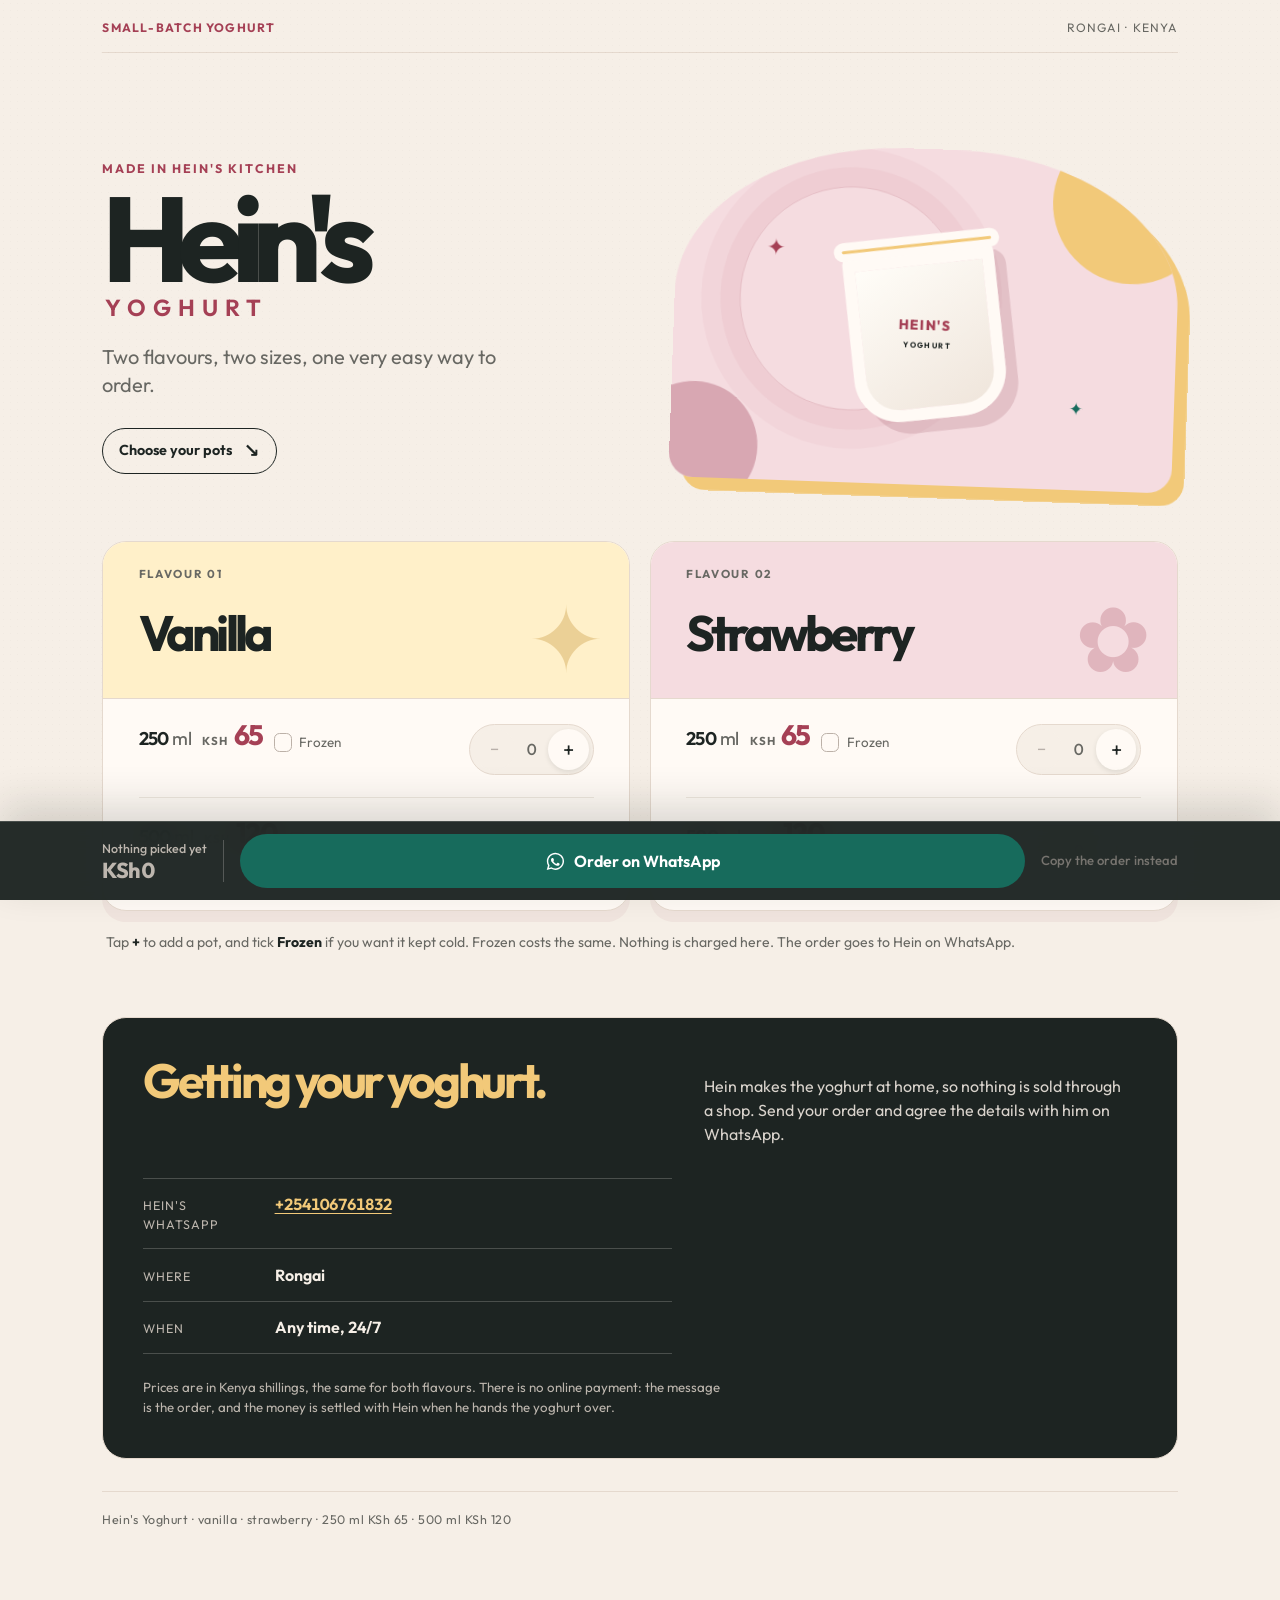
==== commit 61712b8f: "Correct 250ml yoghurt price to KSh 65" ====
--- a/index.html
+++ b/index.html
@@ -13,7 +13,7 @@
 <meta charset="utf-8">
 <meta name="viewport" content="width=device-width, initial-scale=1">
 <title>Hein's Yoghurt - vanilla and strawberry</title>
-<meta name="description" content="Vanilla and strawberry yoghurt made in Hein's kitchen. 250 ml for KSh 60, 500 ml for KSh 120. Choose your pots and order on WhatsApp.">
+<meta name="description" content="Vanilla and strawberry yoghurt made in Hein's kitchen. 250 ml for KSh 65, 500 ml for KSh 120. Choose your pots and order on WhatsApp.">
 <meta name="theme-color" content="#f6efe7">
 <meta name="color-scheme" content="light">
 
@@ -22,7 +22,7 @@
 <meta property="og:site_name" content="Hein's Yoghurt">
 <meta property="og:locale" content="en_KE">
 <meta property="og:title" content="Hein's Yoghurt, vanilla and strawberry">
-<meta property="og:description" content="250 ml for KSh 60. 500 ml for KSh 120. Choose your pots and order on WhatsApp.">
+<meta property="og:description" content="250 ml for KSh 65. 500 ml for KSh 120. Choose your pots and order on WhatsApp.">
 <!-- og:image needs a full address. Put the address this page is served from in front of the path. -->
 <meta property="og:image" content="assets/og.png">
 <meta name="twitter:card" content="summary_large_image">
@@ -75,14 +75,14 @@
           <div class="pot" data-size="250">
             <div class="pot__id">
               <span class="pot__size">250 <span class="pot__unit">ml</span></span>
-              <span class="pot__price"><b>KSh</b> 60</span>
+              <span class="pot__price"><b>KSh</b> 65</span>
               <label class="frozen">
                 <input type="checkbox" data-frozen aria-label="Frozen: vanilla 250 millilitres">
                 <span class="frozen__box" aria-hidden="true"></span>
                 <span class="frozen__text">Frozen</span>
               </label>
             </div>
-            <div class="stepper" role="group" aria-label="Vanilla, 250 millilitres, KSh 60">
+            <div class="stepper" role="group" aria-label="Vanilla, 250 millilitres, KSh 65">
               <button type="button" class="step" data-step="-1" aria-label="One fewer vanilla 250 millilitre pot">&minus;</button>
               <output class="step__n" data-qty aria-live="off">0</output>
               <button type="button" class="step" data-step="1" aria-label="One more vanilla 250 millilitre pot">+</button>
@@ -119,14 +119,14 @@
           <div class="pot" data-size="250">
             <div class="pot__id">
               <span class="pot__size">250 <span class="pot__unit">ml</span></span>
-              <span class="pot__price"><b>KSh</b> 60</span>
+              <span class="pot__price"><b>KSh</b> 65</span>
               <label class="frozen">
                 <input type="checkbox" data-frozen aria-label="Frozen: strawberry 250 millilitres">
                 <span class="frozen__box" aria-hidden="true"></span>
                 <span class="frozen__text">Frozen</span>
               </label>
             </div>
-            <div class="stepper" role="group" aria-label="Strawberry, 250 millilitres, KSh 60">
+            <div class="stepper" role="group" aria-label="Strawberry, 250 millilitres, KSh 65">
               <button type="button" class="step" data-step="-1" aria-label="One fewer strawberry 250 millilitre pot">&minus;</button>
               <output class="step__n" data-qty aria-live="off">0</output>
               <button type="button" class="step" data-step="1" aria-label="One more strawberry 250 millilitre pot">+</button>
@@ -181,7 +181,7 @@
   </main>
 
   <footer class="foot">
-    <p>Hein's Yoghurt &middot; vanilla &middot; strawberry &middot; 250 ml KSh 60 &middot; 500 ml KSh 120</p>
+    <p>Hein's Yoghurt &middot; vanilla &middot; strawberry &middot; 250 ml KSh 65 &middot; 500 ml KSh 120</p>
   </footer>
 </div>
 
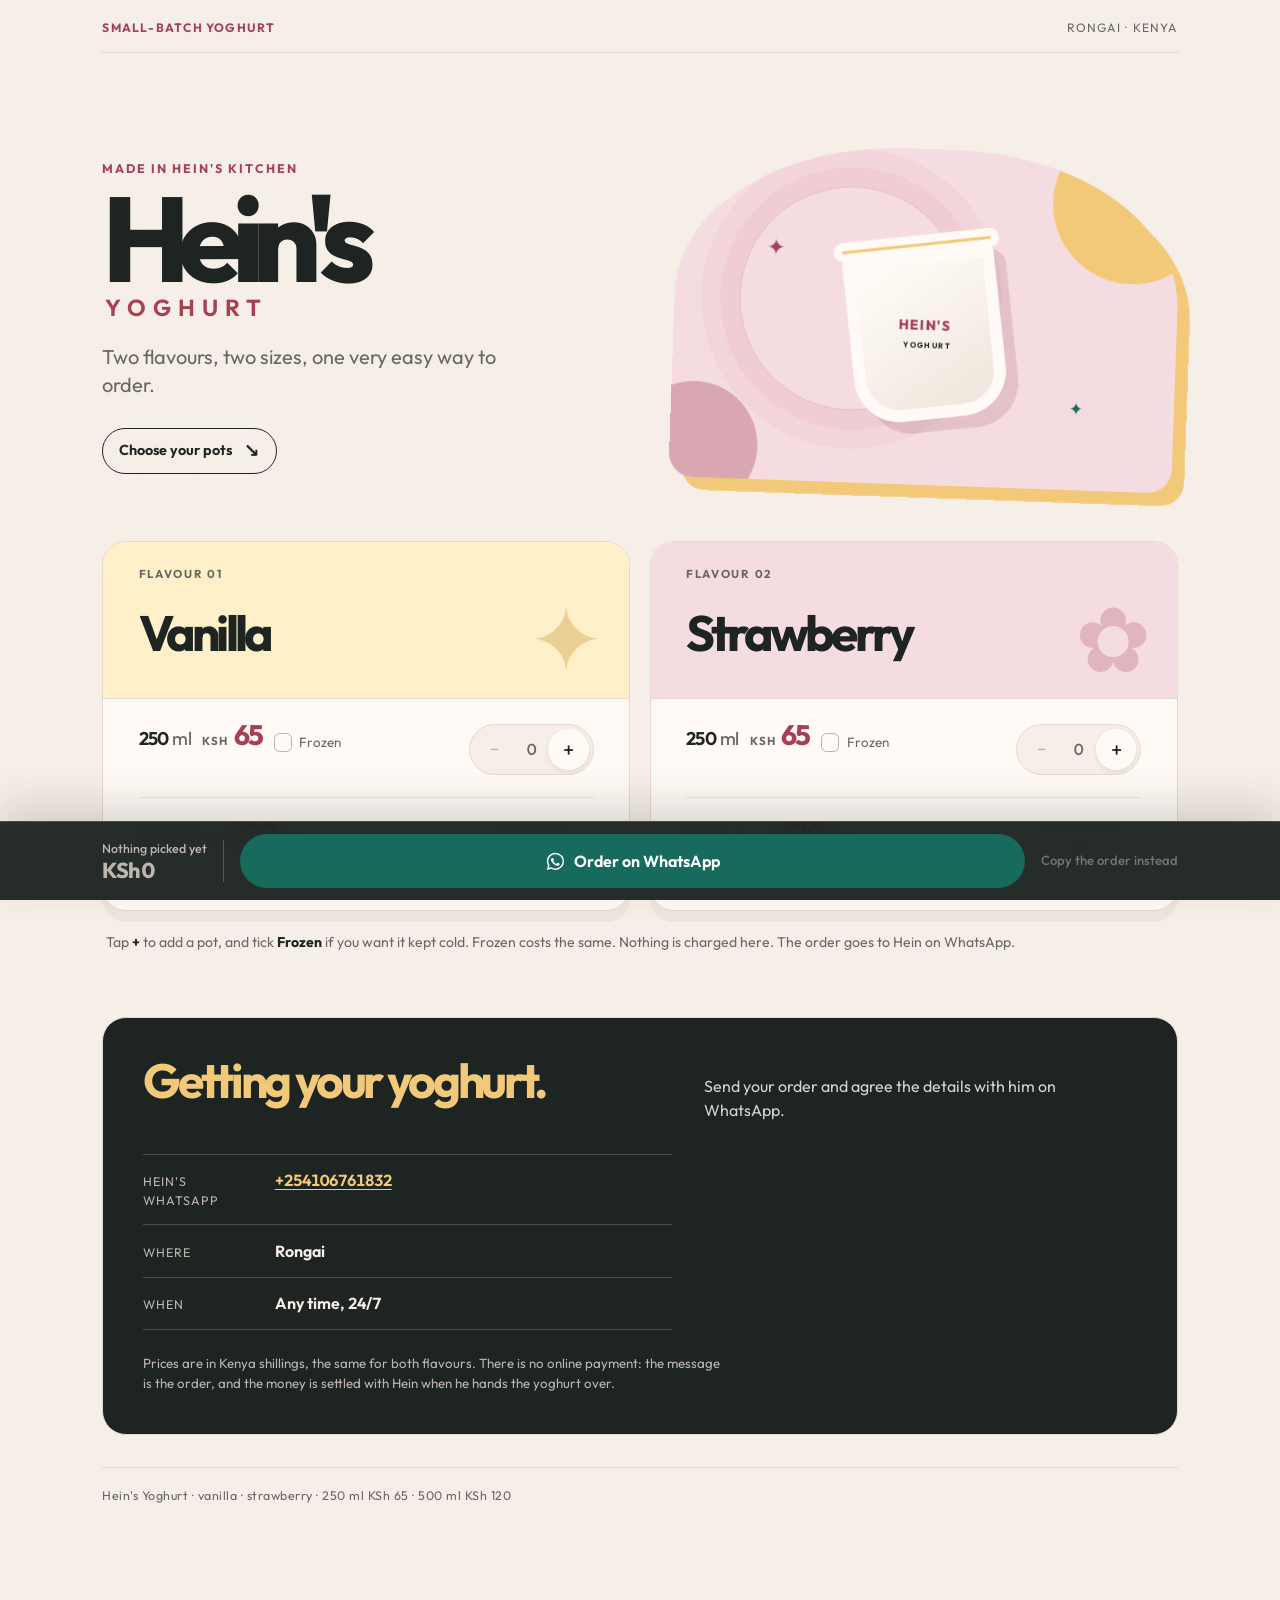
==== commit 253d3381: "Modified: the app now excludes the claim that Hein makes His yoghurt at home" ====
--- a/index.html
+++ b/index.html
@@ -159,7 +159,7 @@
 
     <section class="where" id="where" aria-labelledby="where-title">
       <h2 class="where__title" id="where-title">Getting your yoghurt.</h2>
-      <p class="where__body">Hein makes the yoghurt at home, so nothing is sold through a shop. Send your order and agree the details with him on WhatsApp.</p>
+      <p class="where__body">Send your order and agree the details with him on WhatsApp.</p>
       <dl class="record">
         <div class="record__row">
           <dt>Hein's WhatsApp</dt>
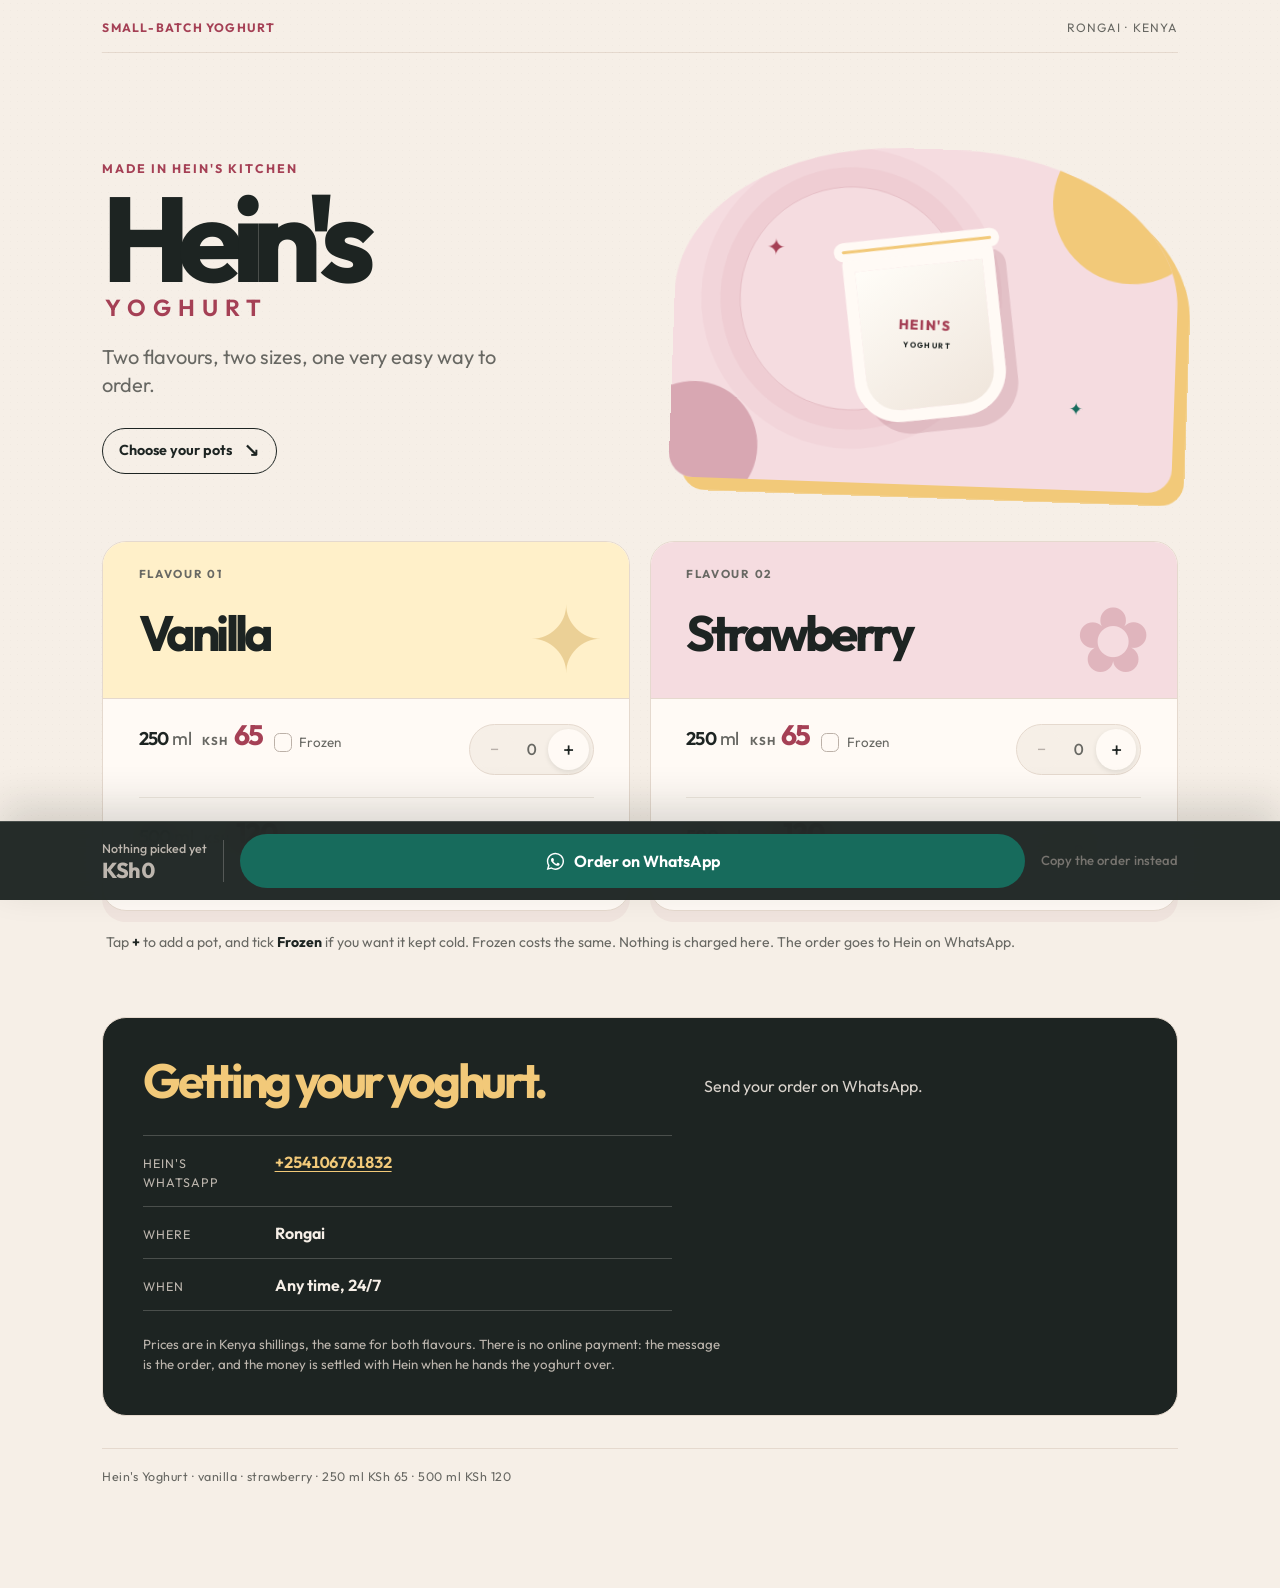
==== commit 6dd8ae6e: "Modified: website now includes sending your order" ====
--- a/index.html
+++ b/index.html
@@ -159,7 +159,7 @@
 
     <section class="where" id="where" aria-labelledby="where-title">
       <h2 class="where__title" id="where-title">Getting your yoghurt.</h2>
-      <p class="where__body">Send your order and agree the details with him on WhatsApp.</p>
+      <p class="where__body">Send your order on WhatsApp.</p>
       <dl class="record">
         <div class="record__row">
           <dt>Hein's WhatsApp</dt>
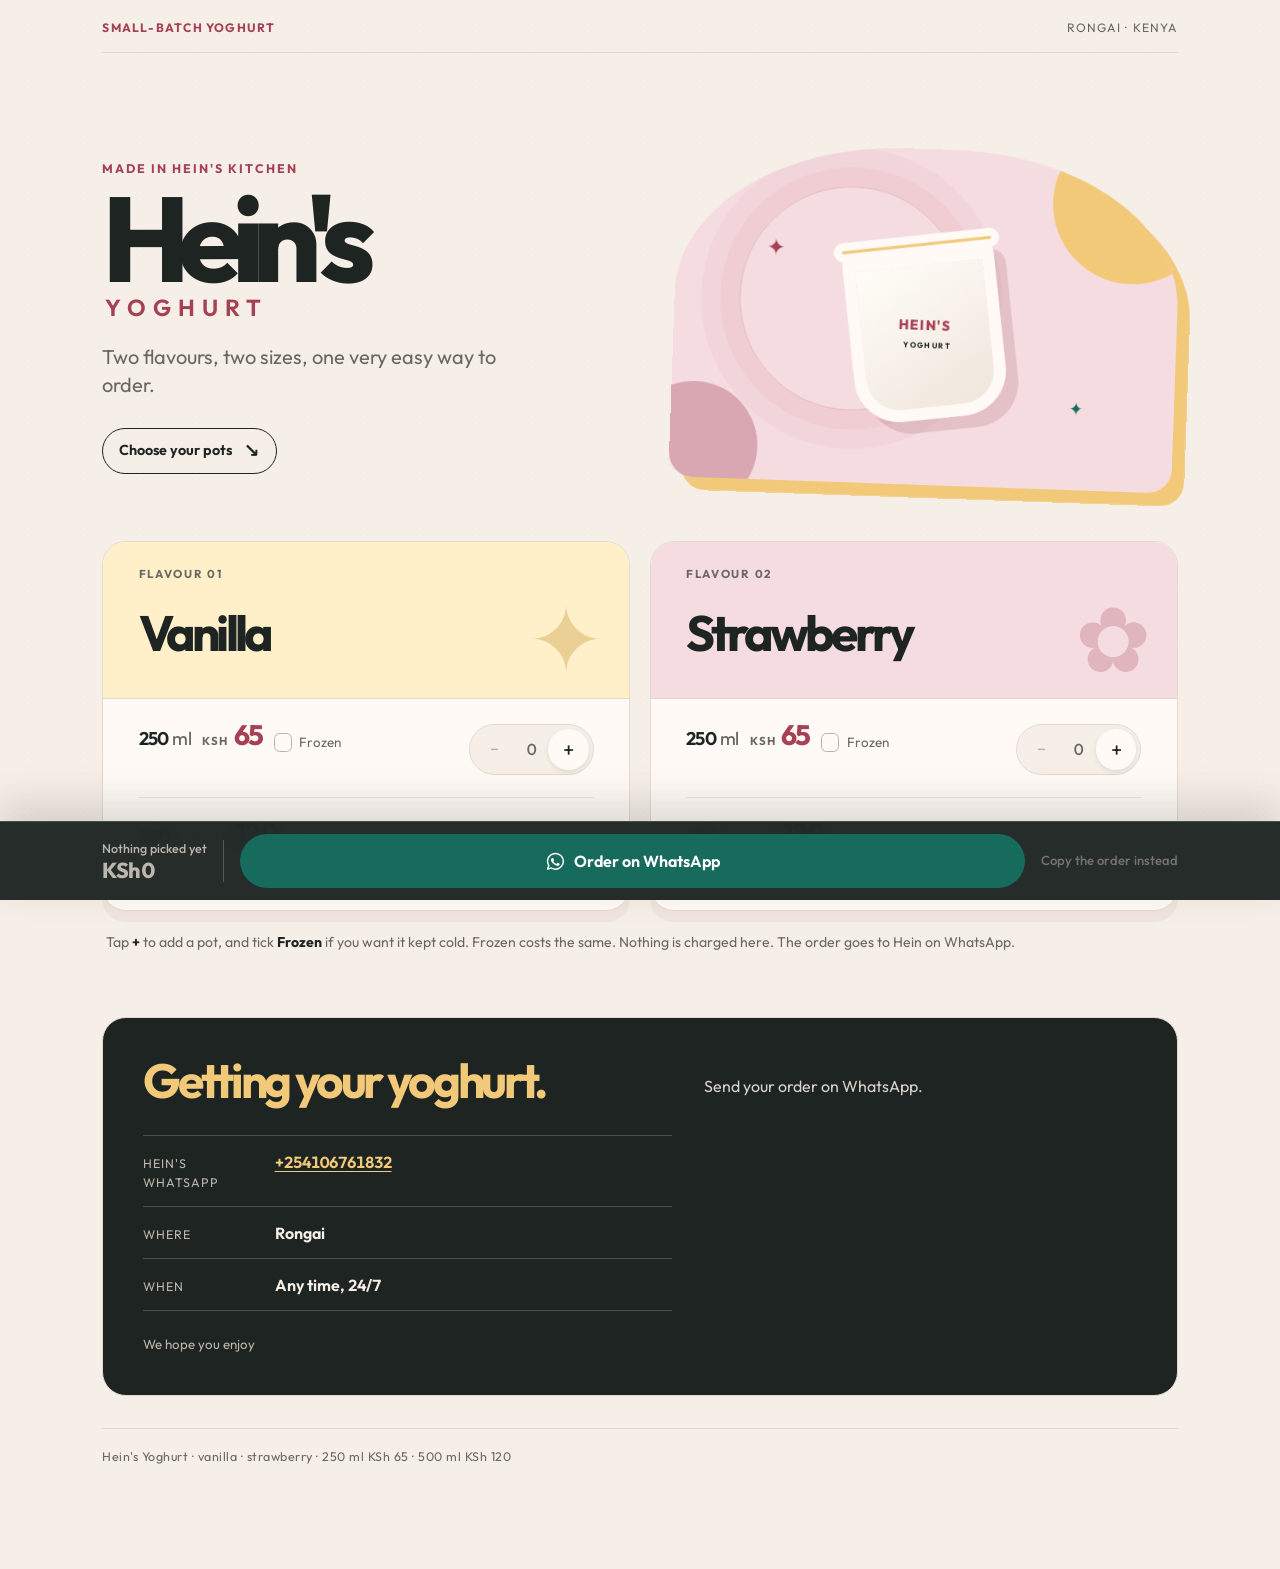
==== commit 444e16b2: "Modified: App now has fewer words in the footer message" ====
--- a/index.html
+++ b/index.html
@@ -176,7 +176,7 @@
           <dd data-show="days">Any time, 24/7</dd>
         </div>
       </dl>
-      <p class="where__foot">Prices are in Kenya shillings, the same for both flavours. There is no online payment: the message is the order, and the money is settled with Hein when he hands the yoghurt over.</p>
+      <p class="where__foot">We hope you enjoy</p>
     </section>
   </main>
 
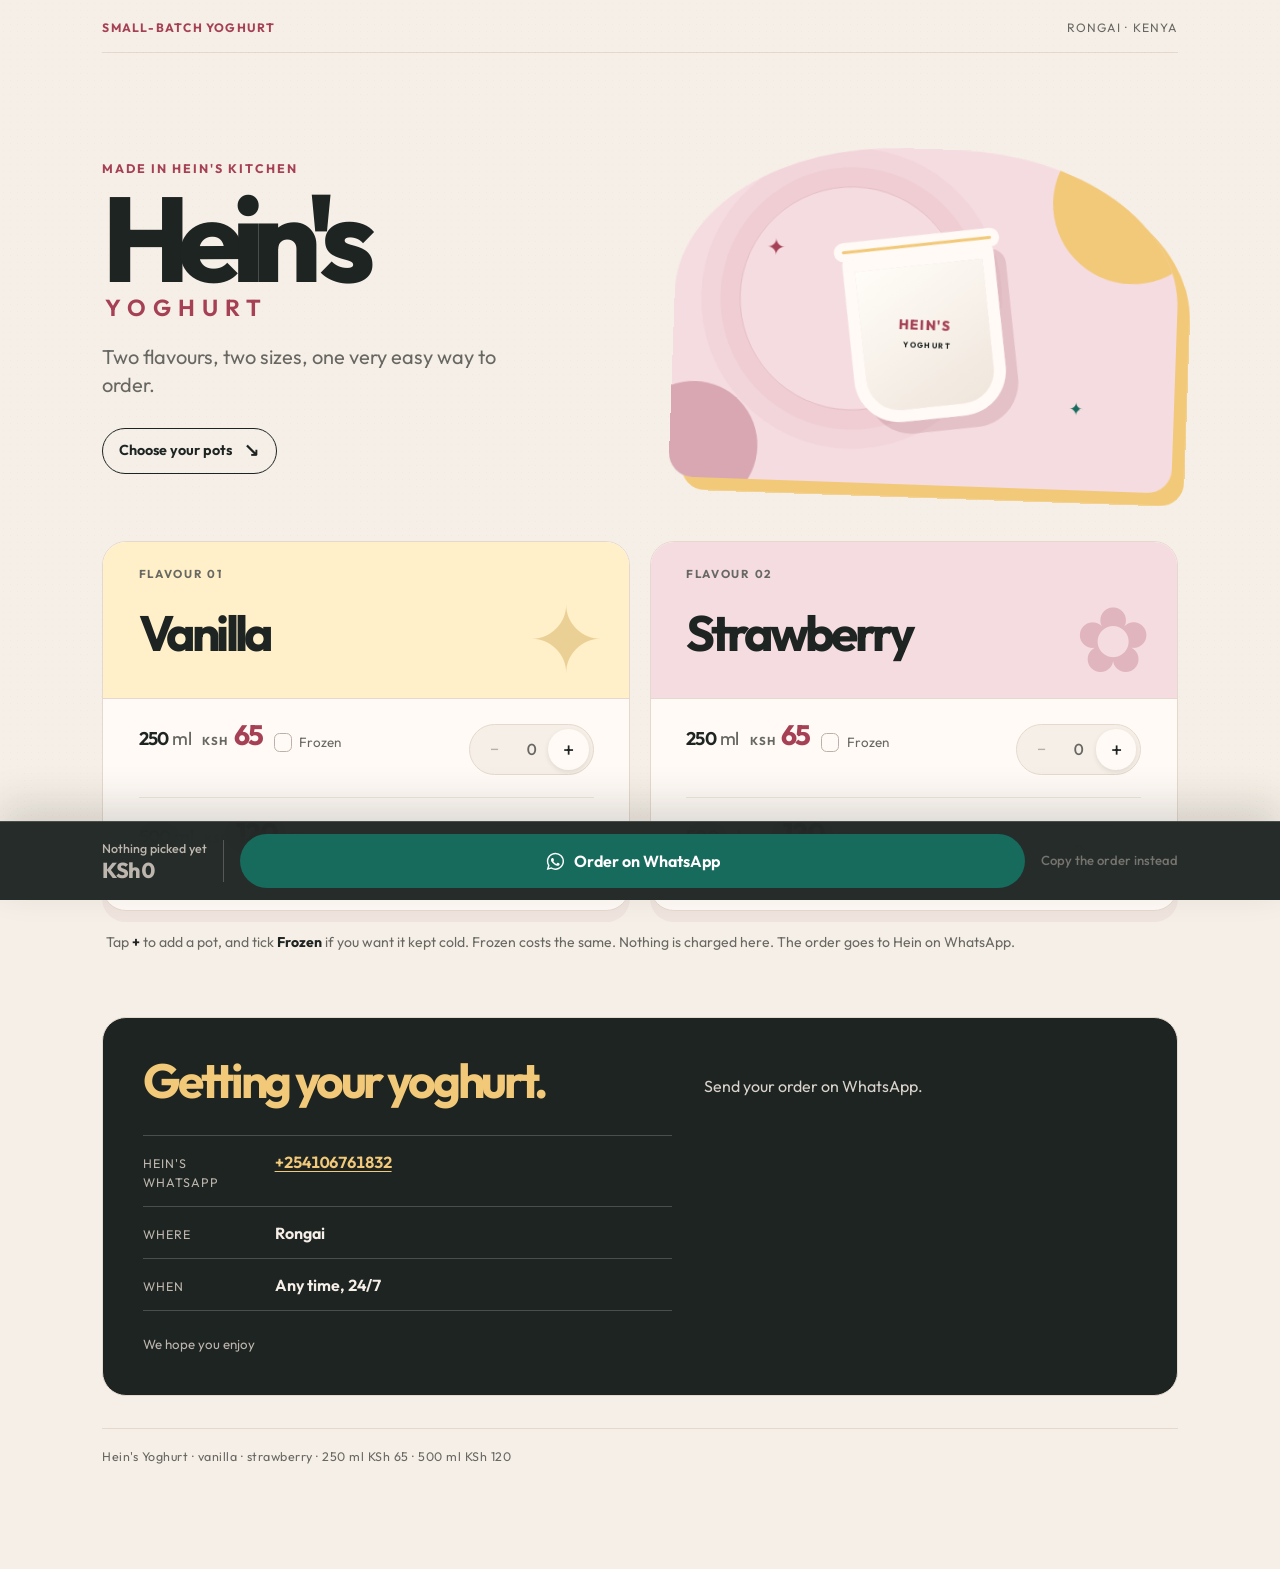
==== commit b4a549f1: "Modified: Website removed the claim that Hein makes his own yoghurt" ====
--- a/index.html
+++ b/index.html
@@ -13,7 +13,6 @@
 <meta charset="utf-8">
 <meta name="viewport" content="width=device-width, initial-scale=1">
 <title>Hein's Yoghurt - vanilla and strawberry</title>
-<meta name="description" content="Vanilla and strawberry yoghurt made in Hein's kitchen. 250 ml for KSh 65, 500 ml for KSh 120. Choose your pots and order on WhatsApp.">
 <meta name="theme-color" content="#f6efe7">
 <meta name="color-scheme" content="light">
 
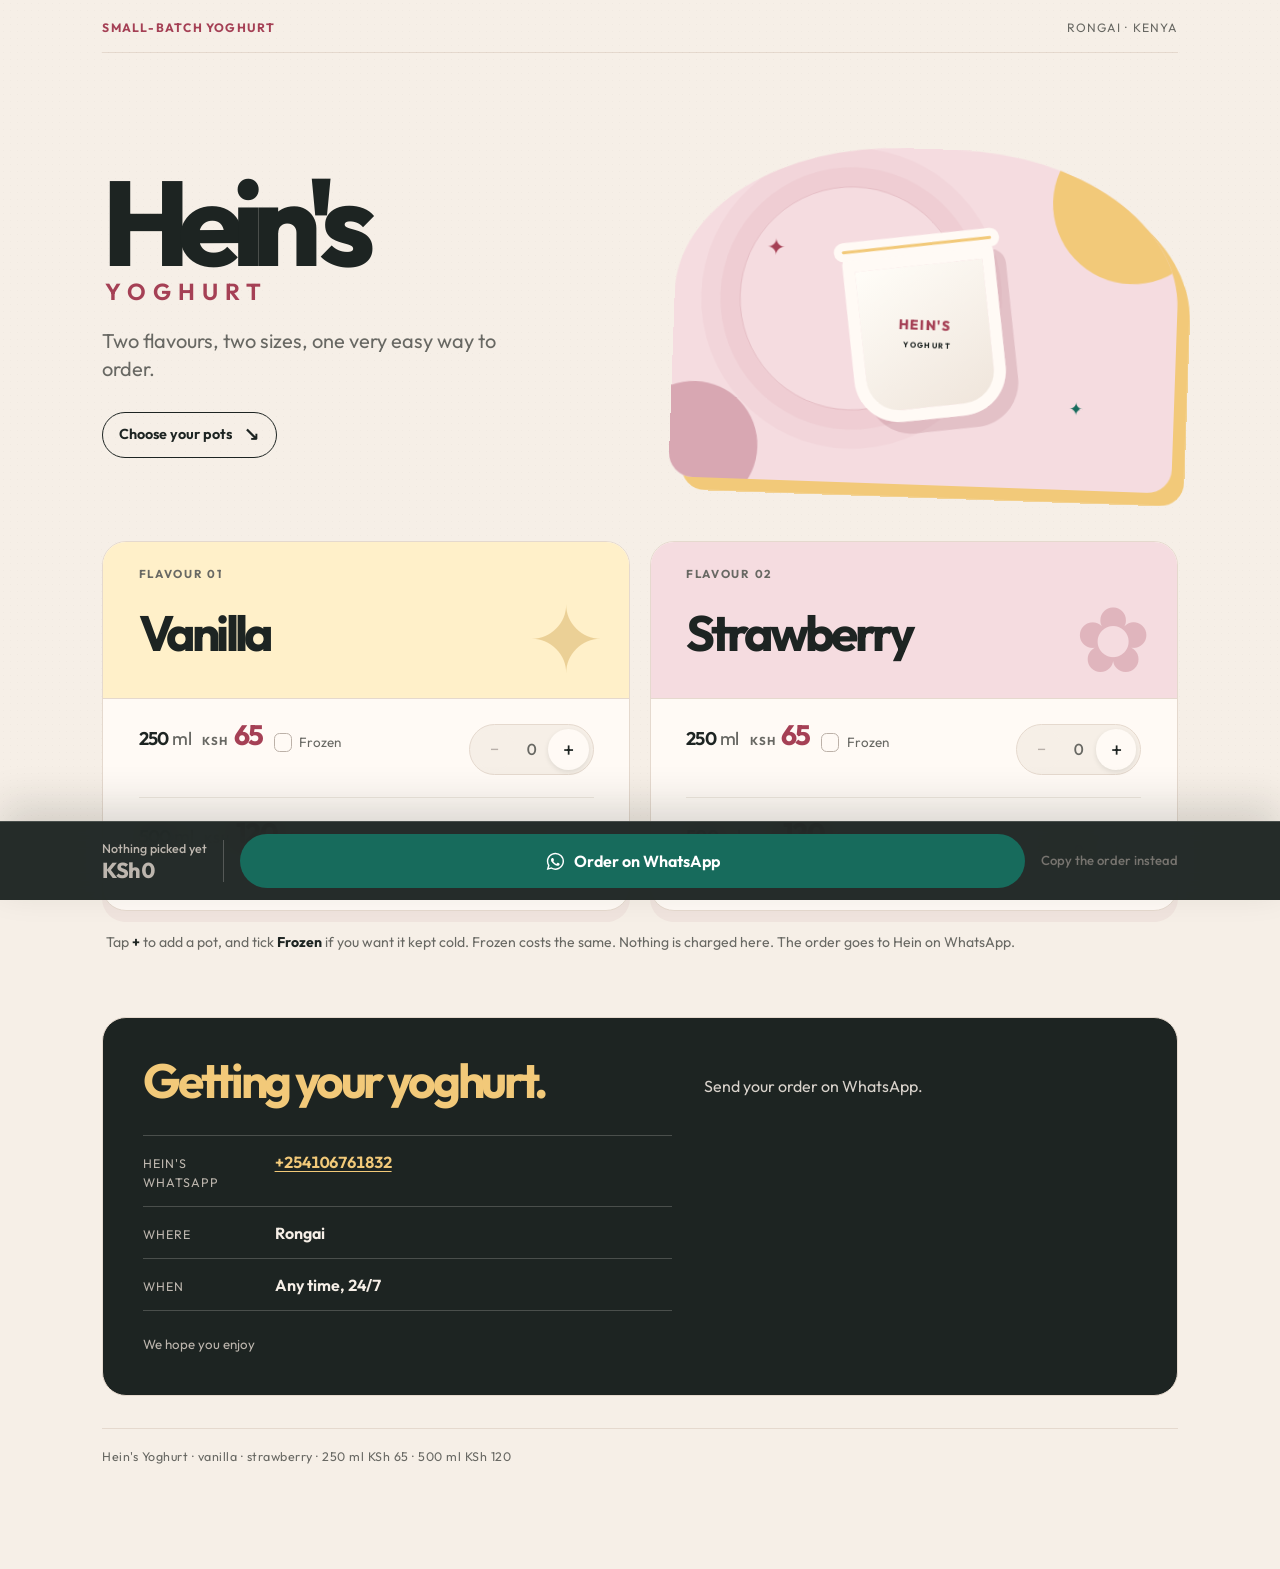
==== commit a7daa19b: "modified: The p tags to reflect the new change" ====
--- a/index.html
+++ b/index.html
@@ -42,7 +42,6 @@
     </div>
     <div class="hero">
       <div class="hero__copy">
-        <p class="eyebrow">Made in Hein's kitchen</p>
         <h1 class="logo">Hein's <span class="logo__sub">yoghurt</span></h1>
         <p class="tagline">Two flavours, two sizes, one very easy way to order.</p>
         <a class="hero__jump" href="#flavours">Choose your pots <span aria-hidden="true">↘</span></a>
